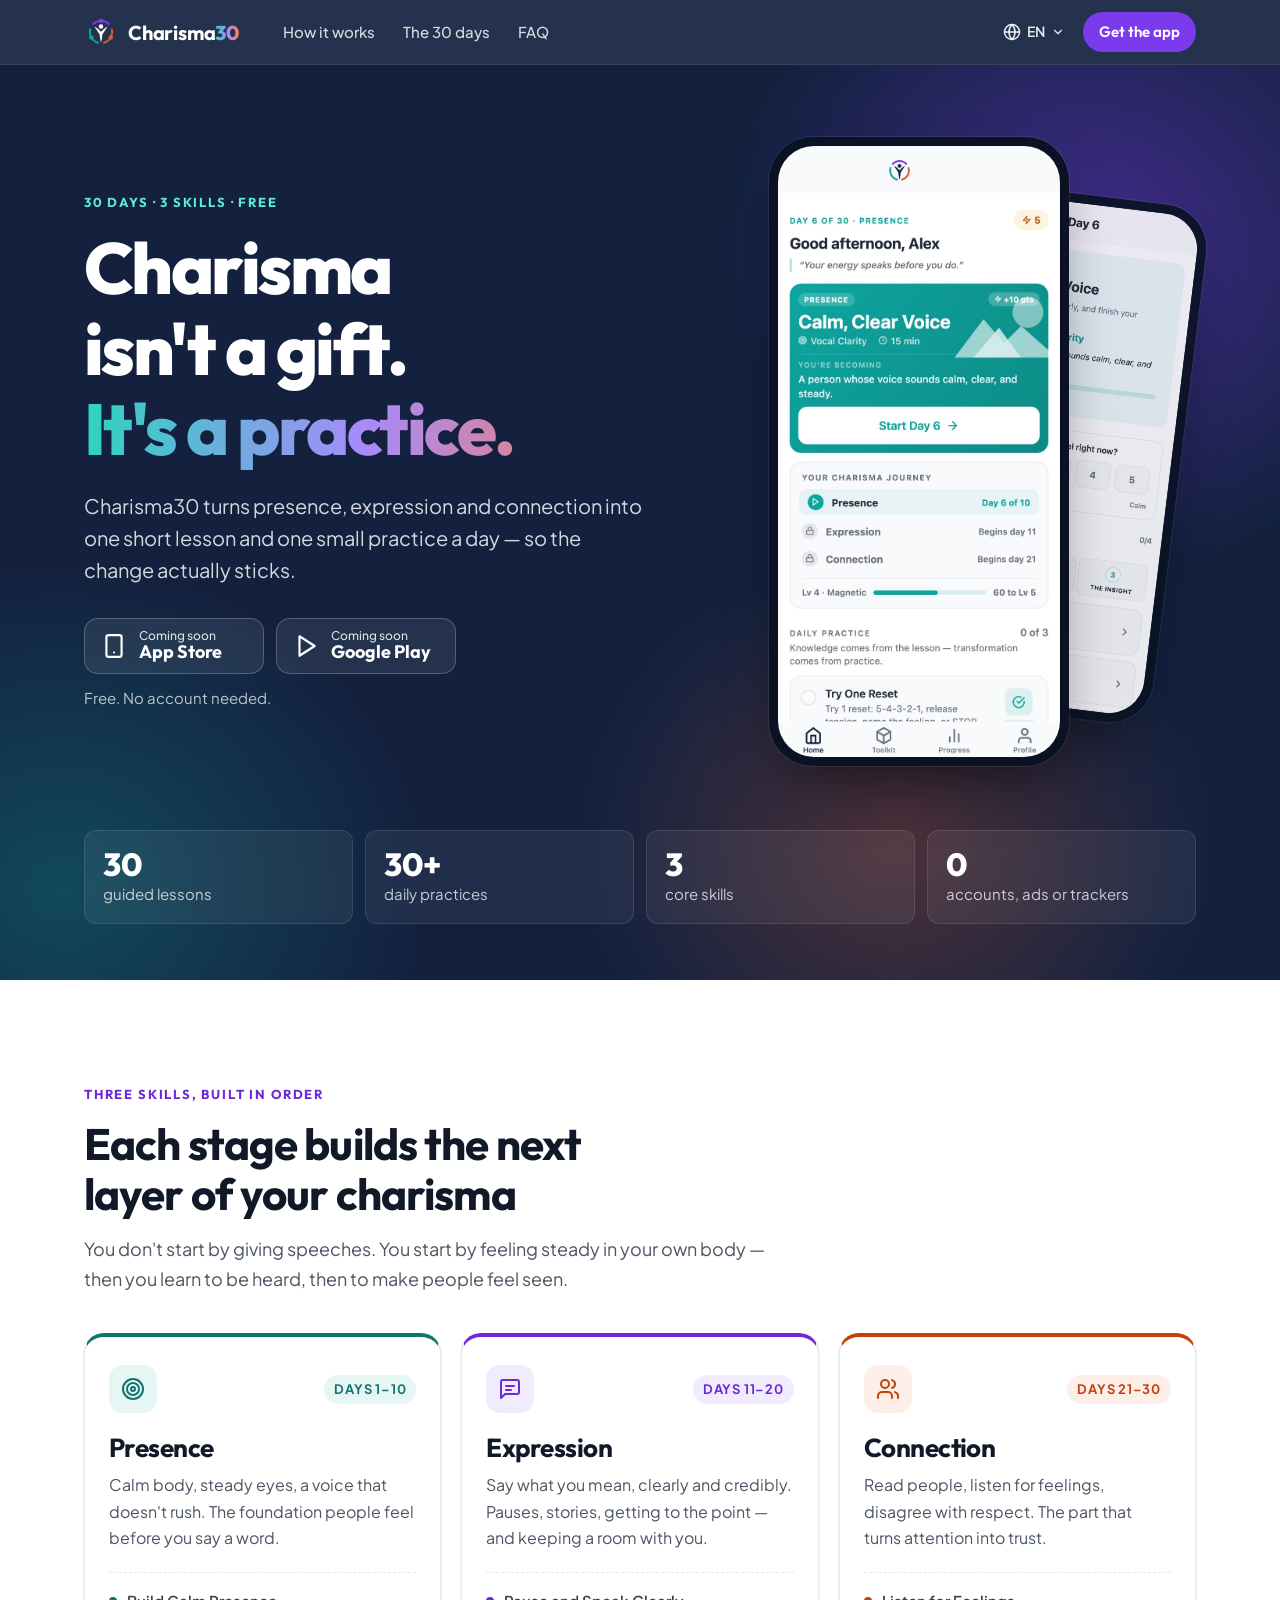
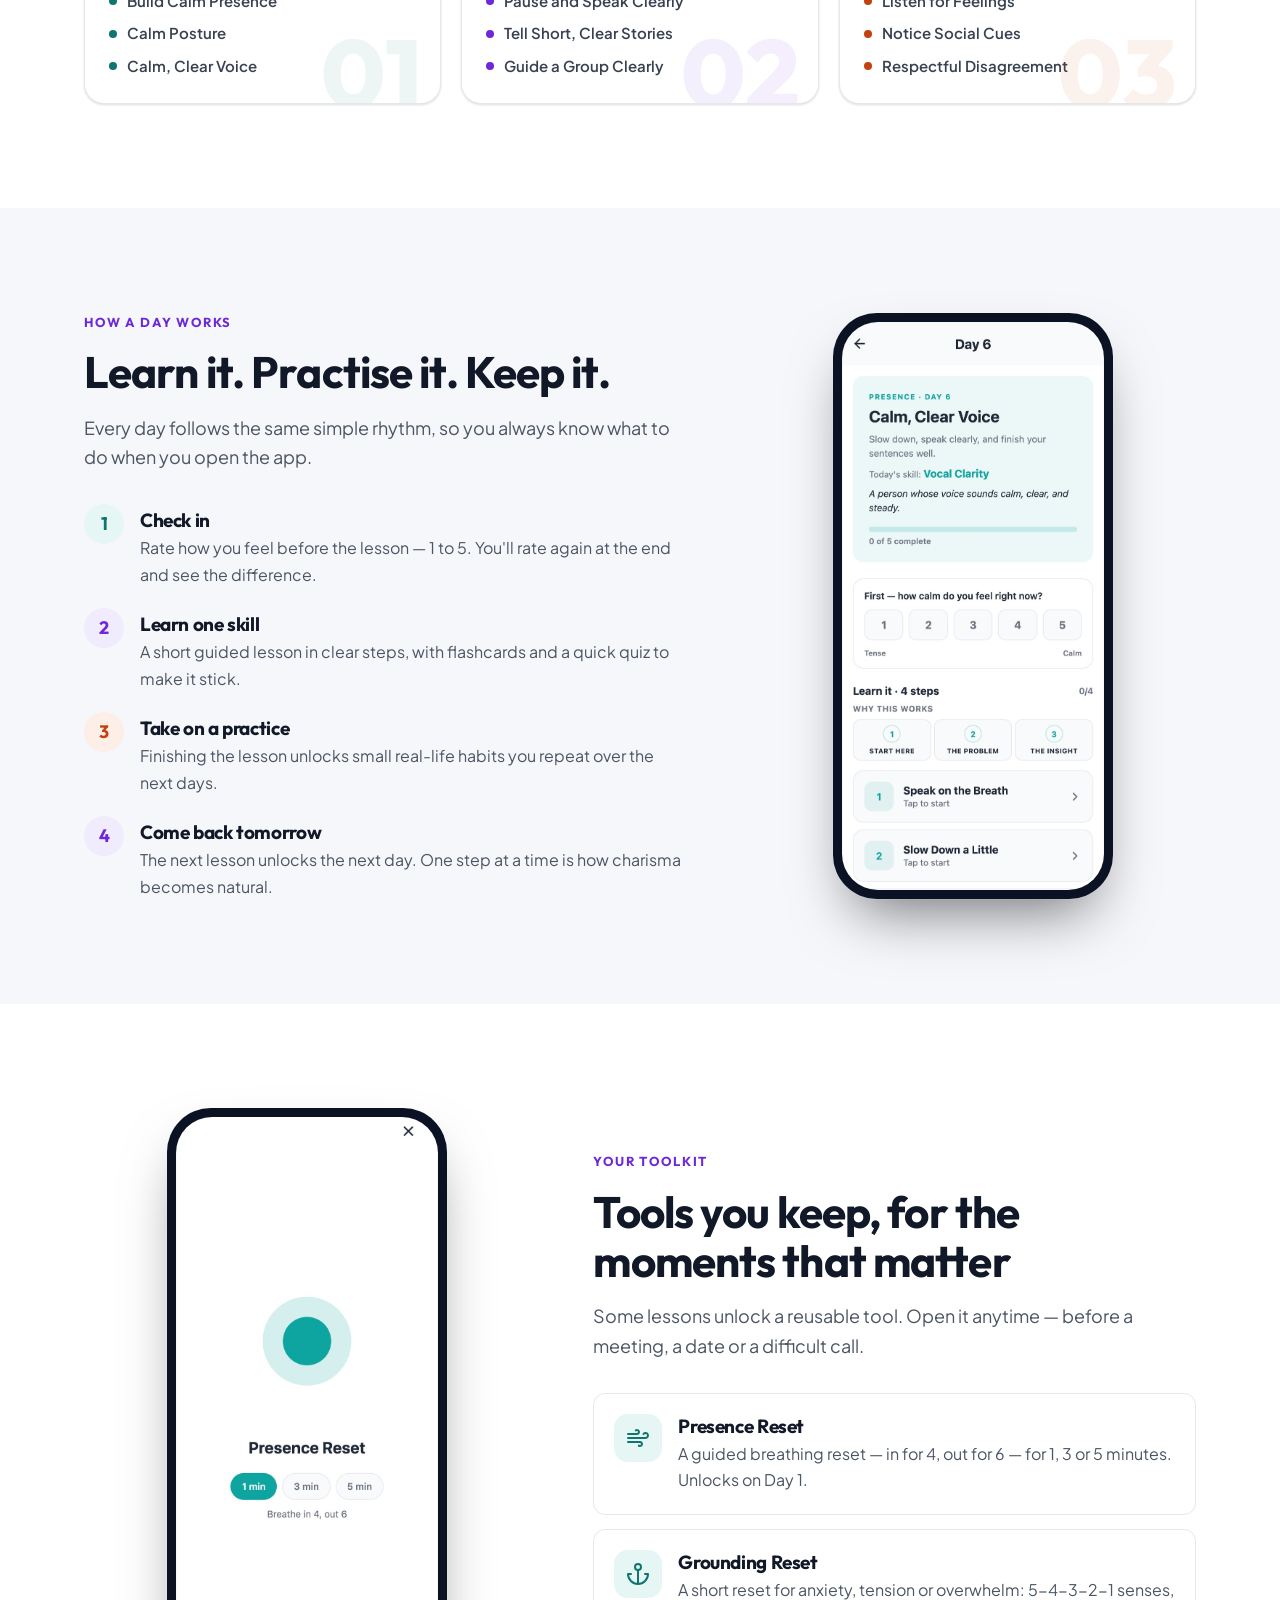
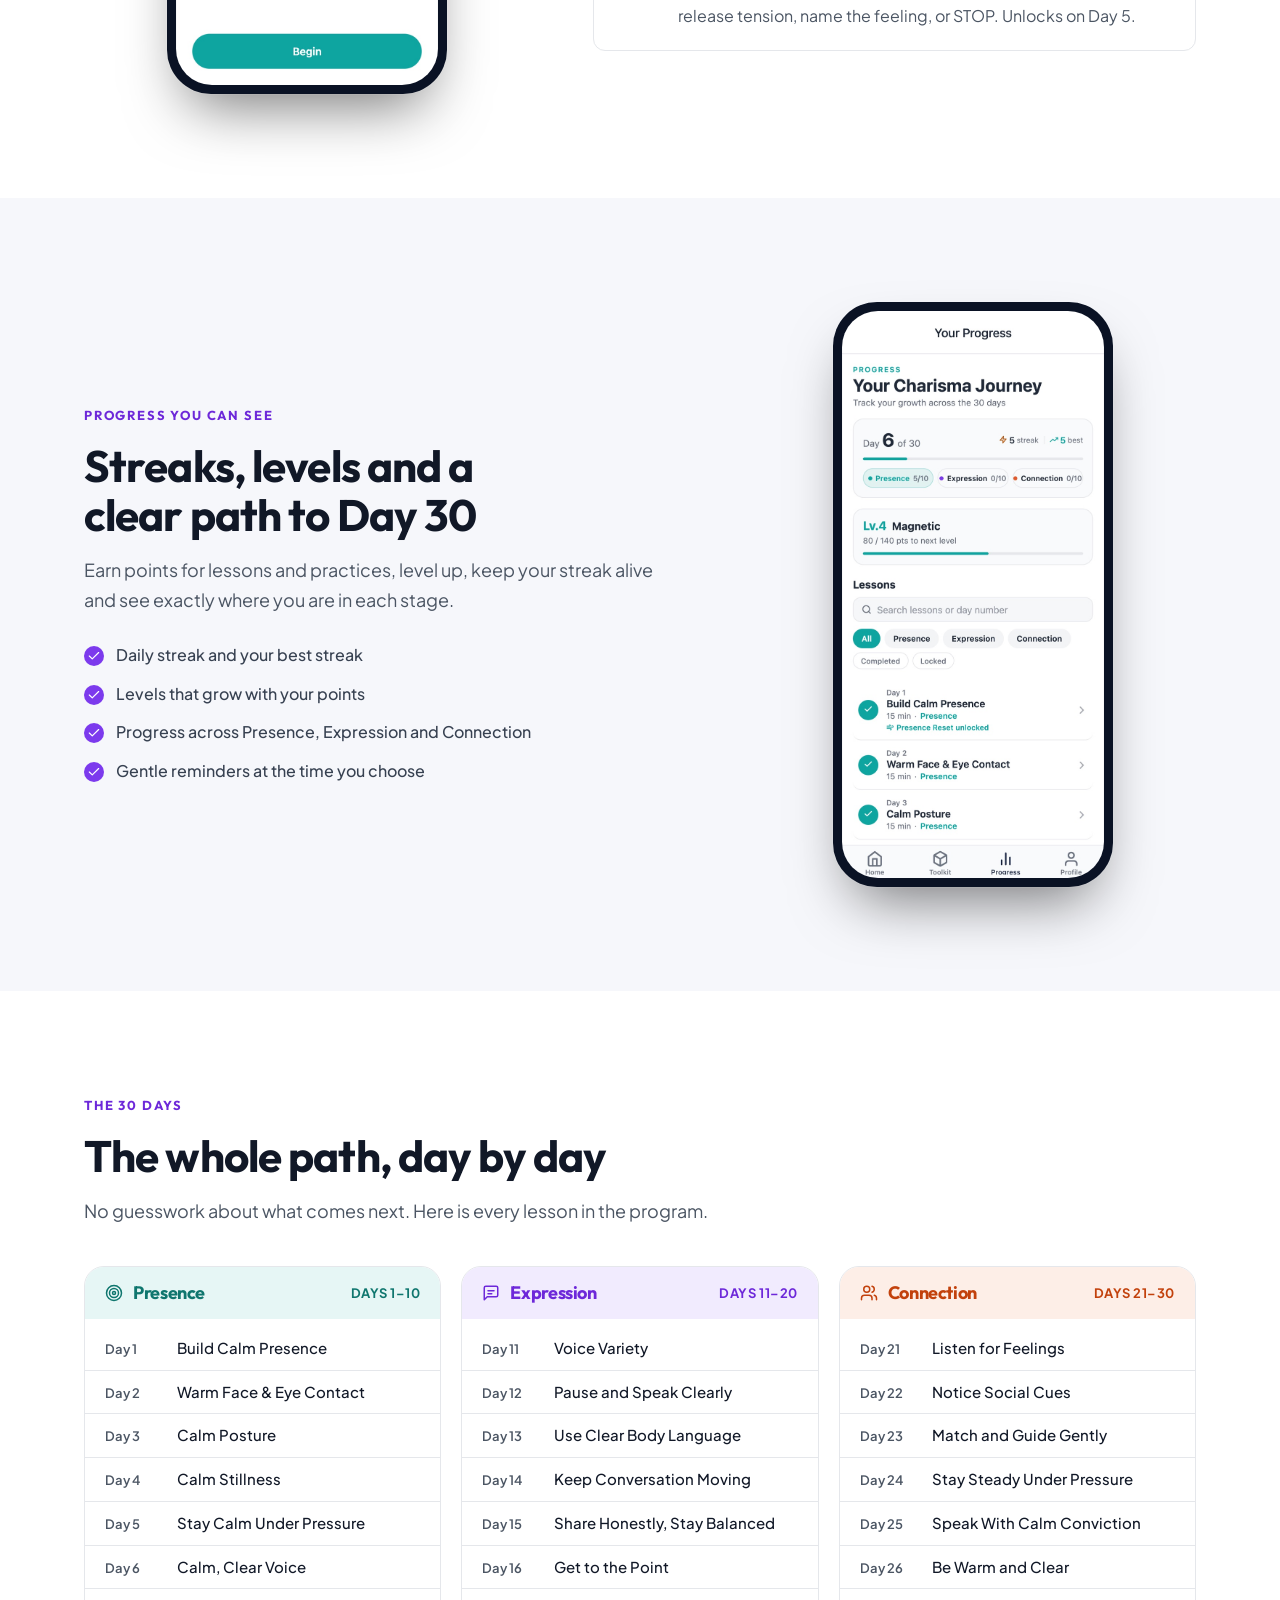
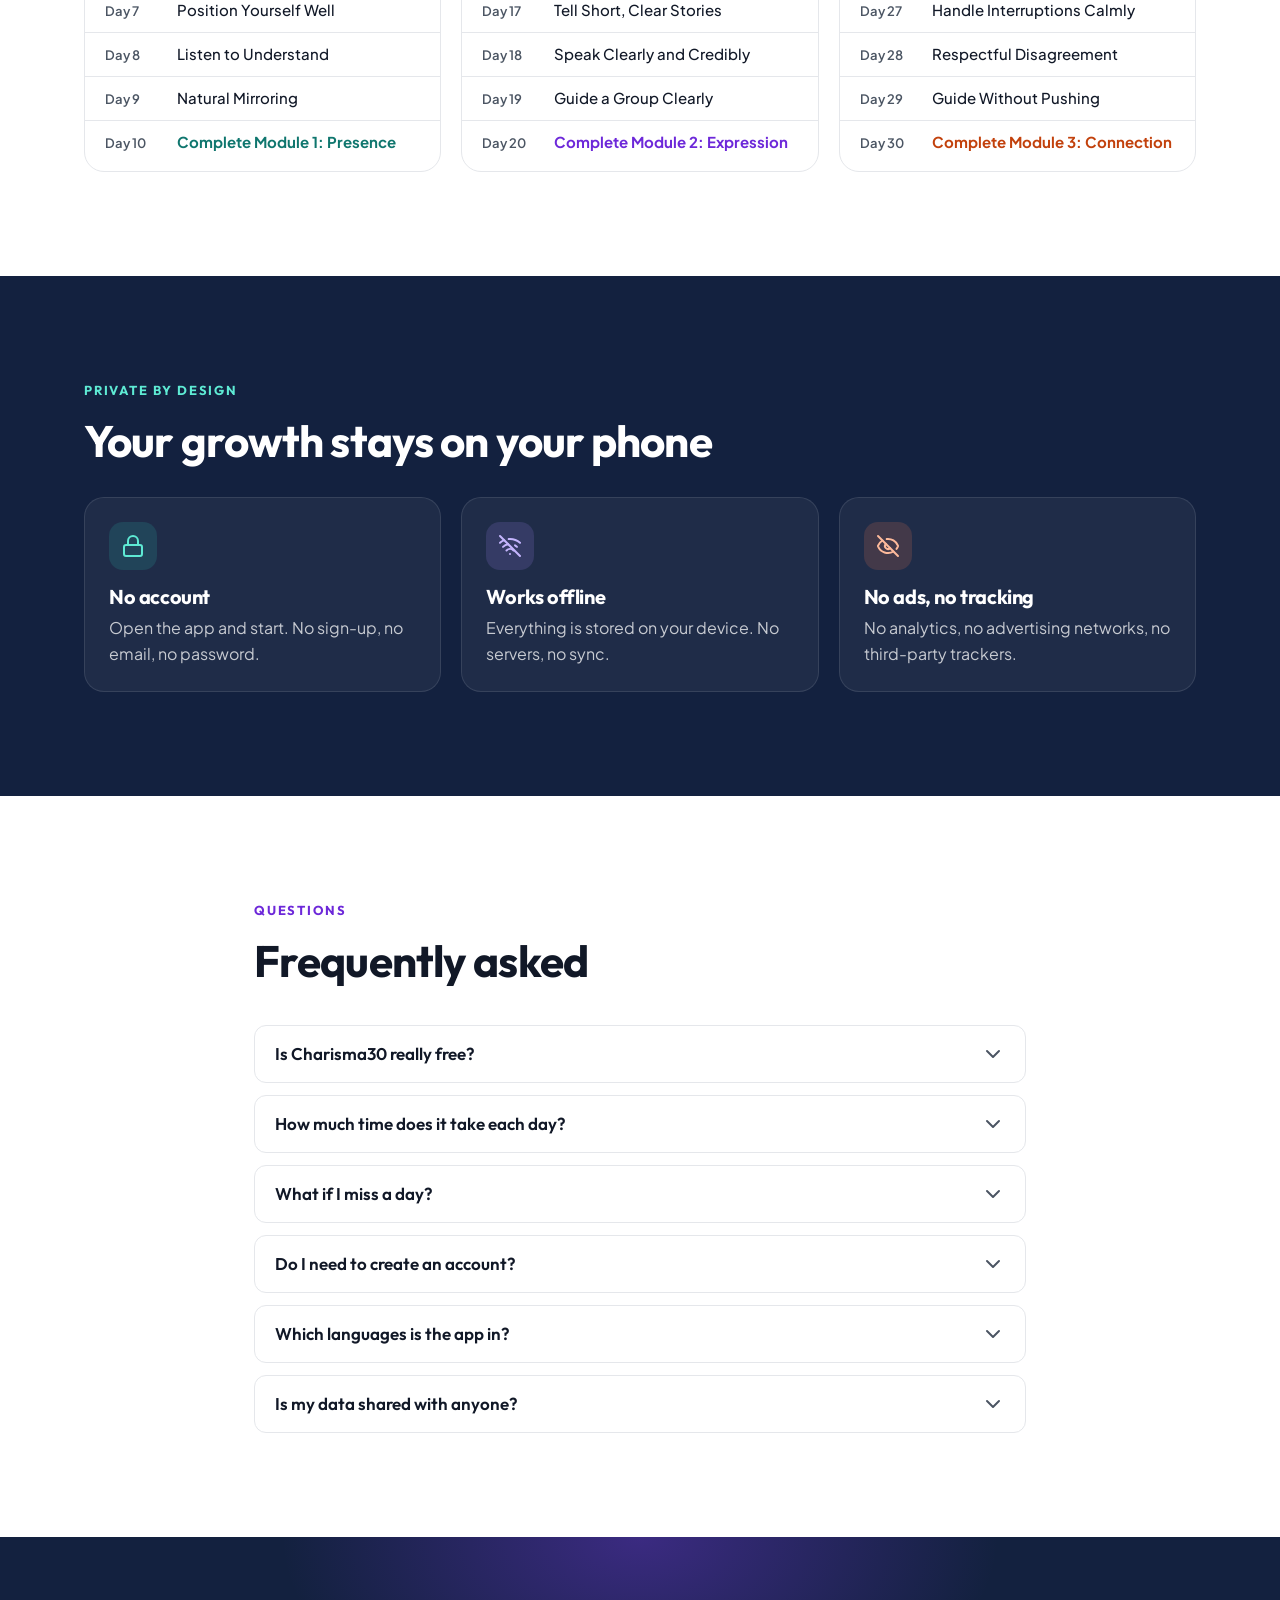
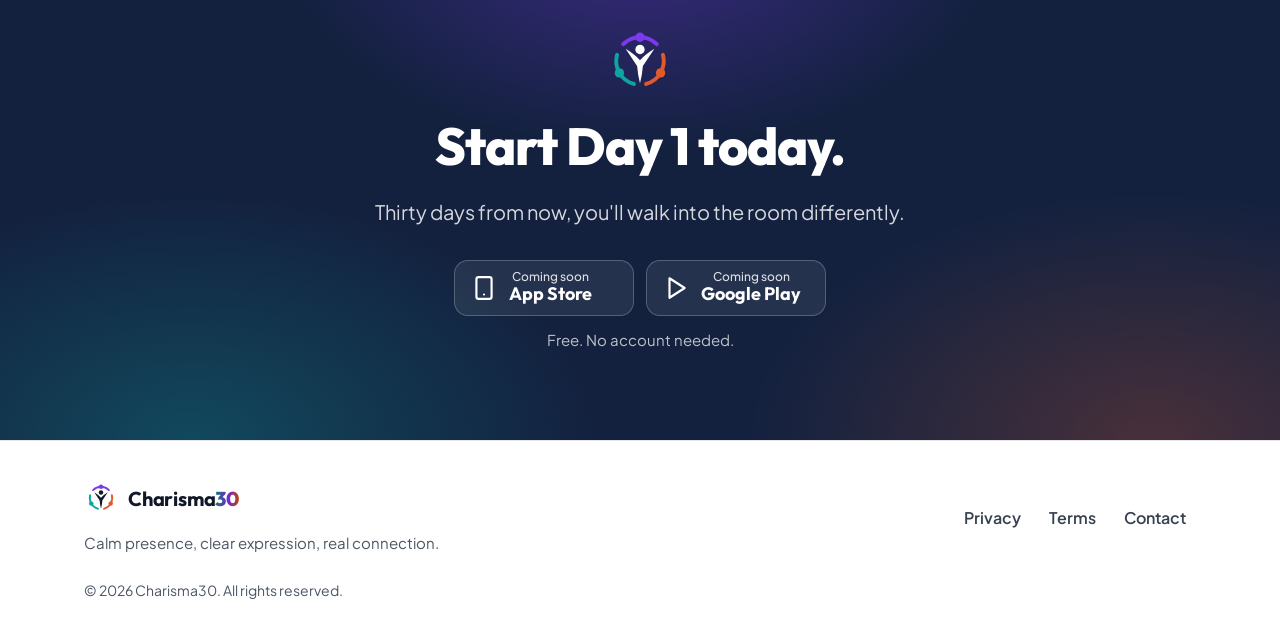
==== site/index.html @ d24d2f7a "Sito di Charisma30 in inglese, italiano e francese Home, privacy e termini generati da src/i18n con " ====
<!doctype html>
<html lang="en">
<head>
  <meta charset="utf-8">
  <meta name="viewport" content="width=device-width, initial-scale=1">
  <title>Charisma30 — Build real charisma in 30 days</title>
  <meta name="description" content="A free 30-day program for calm presence, clear expression and real connection. One short lesson and one small practice a day. No account, no ads, no tracking.">
  <meta name="color-scheme" content="light dark">
  <meta name="theme-color" content="#13213F">
  <link rel="canonical" href="https://gianni85g.github.io/charisma30/">
  <link rel="alternate" hreflang="en" href="https://gianni85g.github.io/charisma30/">
  <link rel="alternate" hreflang="it" href="https://gianni85g.github.io/charisma30/it/">
  <link rel="alternate" hreflang="fr" href="https://gianni85g.github.io/charisma30/fr/">
  <link rel="alternate" hreflang="x-default" href="https://gianni85g.github.io/charisma30/">
  <meta property="og:type" content="website">
  <meta property="og:title" content="Charisma30 — Build real charisma in 30 days">
  <meta property="og:description" content="A free 30-day program for calm presence, clear expression and real connection. One short lesson and one small practice a day. No account, no ads, no tracking.">
  <meta property="og:locale" content="en_US">
  <meta property="og:image" content="https://gianni85g.github.io/charisma30/assets/img/brand/play-store-feature-graphic-1024x500.png">
  <meta name="twitter:card" content="summary_large_image">
  <link rel="icon" type="image/png" sizes="32x32" href="assets/img/brand/archi-favicon-32.png">
  <link rel="apple-touch-icon" href="assets/img/brand/archi-192-navy.png">
  <link rel="preconnect" href="https://fonts.googleapis.com">
  <link rel="preconnect" href="https://fonts.gstatic.com" crossorigin>
  <link rel="stylesheet" href="https://fonts.googleapis.com/css2?family=Outfit:wght@500;600;700;800&family=Plus+Jakarta+Sans:wght@400;500;600;700&display=swap">
  <link rel="stylesheet" href="assets/styles.css">
  <script src="assets/main.js" defer></script>
</head>
<body>
  <a class="skip" href="#main">Skip to content</a>
  <header class="site-header">
    <div class="container header-inner">
      <a class="brand" href="" aria-label="Charisma30 home"><svg class="logo-mark" viewBox="0 0 100 100" aria-hidden="true" focusable="false">
  <g fill="none" stroke-width="5.5" stroke-linecap="round">
    <path d="M26.67 26.67 A33 33 0 0 1 73.33 26.67" stroke="#7C3AED"/>
    <path d="M81.87 41.46 A33 33 0 0 1 58.54 81.87" stroke="#E05A2B"/>
    <path d="M41.46 81.87 A33 33 0 0 1 18.13 41.46" stroke="#0EA5A0"/>
  </g>
  <circle cx="50" cy="17" r="6.5" fill="#7C3AED"/>
  <circle cx="78.58" cy="66.5" r="6.5" fill="#E05A2B"/>
  <circle cx="21.42" cy="66.5" r="6.5" fill="#0EA5A0"/>
  <circle cx="50" cy="34" r="6.5" fill="currentColor"/>
  <path d="M30 33 Q43 41 50 49 Q57 41 70 33 Q62 45 54 57 Q53 70 50 81 Q47 70 46 57 Q38 45 30 33 Z" fill="currentColor"/>
</svg><span>Charisma<b>30</b></span></a>
      <nav class="nav-links" aria-label="Main">
        <a href="#how">How it works</a>
        <a href="#journey">The 30 days</a>
        <a href="#faq">FAQ</a>
      </nav>
      <div class="header-actions">
      <details class="lang">
        <summary aria-label="Language"><svg class="icon" viewBox="0 0 24 24" fill="none" stroke="currentColor" stroke-width="2" stroke-linecap="round" stroke-linejoin="round" aria-hidden="true" focusable="false"><circle cx="12" cy="12" r="10"/><path d="M12 2a14.5 14.5 0 0 0 0 20 14.5 14.5 0 0 0 0-20"/><path d="M2 12h20"/></svg><span>EN</span><svg class="icon icon-sm" viewBox="0 0 24 24" fill="none" stroke="currentColor" stroke-width="2" stroke-linecap="round" stroke-linejoin="round" aria-hidden="true" focusable="false"><path d="m6 9 6 6 6-6"/></svg></summary>
        <ul class="lang-menu"><li><a href="" hreflang="en" lang="en" data-lang="en" aria-current="true">English</a></li><li><a href="it/" hreflang="it" lang="it" data-lang="it">Italiano</a></li><li><a href="fr/" hreflang="fr" lang="fr" data-lang="fr">Français</a></li></ul>
      </details>
      <a class="btn btn-primary btn-sm header-cta" href="#download">Get the app</a>
      </div>
    </div>
  </header>
  <main id="main">
    <section class="hero" aria-labelledby="hero-title">
      <div class="hero-glow" aria-hidden="true"></div>
      <div class="container hero-inner">
        <div class="hero-copy">
          <p class="eyebrow eyebrow-light">30 days · 3 skills · free</p>
          <h1 id="hero-title">Charisma isn't a gift. <span class="accent-text">It's a practice.</span></h1>
          <p class="lead">Charisma30 turns presence, expression and connection into one short lesson and one small practice a day — so the change actually sticks.</p>
          <div class="stores">
          <span class="store-btn is-soon" aria-disabled="true"><svg class="icon store-icon" viewBox="0 0 24 24" fill="none" stroke="currentColor" stroke-width="2" stroke-linecap="round" stroke-linejoin="round" aria-hidden="true" focusable="false"><rect width="14" height="20" x="5" y="2" rx="2" ry="2"/><path d="M12 18h.01"/></svg><span class="store-text"><small>Coming soon</small><strong>App Store</strong></span></span>
          <span class="store-btn is-soon" aria-disabled="true"><svg class="icon store-icon" viewBox="0 0 24 24" fill="none" stroke="currentColor" stroke-width="2" stroke-linecap="round" stroke-linejoin="round" aria-hidden="true" focusable="false"><polygon points="6 3 20 12 6 21 6 3"/></svg><span class="store-text"><small>Coming soon</small><strong>Google Play</strong></span></span>
        </div>
        <p class="store-note">Free. No account needed.</p>
        </div>
        <div class="hero-visual">
          <figure class="phone phone-back">
      <picture><img src="assets/img/screens/lesson.jpg" width="720" height="1560" alt="Charisma30 lesson screen for Day 6" fetchpriority="high" decoding="async"></picture>
    </figure>
          <figure class="phone phone-front">
      <picture><source srcset="assets/img/screens/home-dark.jpg" media="(prefers-color-scheme: dark)"><img src="assets/img/screens/home.jpg" width="720" height="1560" alt="Charisma30 Home screen: Day 6 of 30, the lesson Calm, Clear Voice, and today's practices" fetchpriority="high" decoding="async"></picture>
    </figure>
        </div>
      </div>
      <div class="container">
        <ul class="proof"><li><strong>30</strong><span>guided lessons</span></li><li><strong>30+</strong><span>daily practices</span></li><li><strong>3</strong><span>core skills</span></li><li><strong>0</strong><span>accounts, ads or trackers</span></li></ul>
      </div>
    </section>

    <section class="section" id="skills" aria-labelledby="skills-title">
      <div class="container">
        <header class="section-head">
          <p class="eyebrow">Three skills, built in order</p>
          <h2 id="skills-title">Each stage builds the next layer of your charisma</h2>
          <p class="section-lead">You don't start by giving speeches. You start by feeling steady in your own body — then you learn to be heard, then to make people feel seen.</p>
        </header>
        <div class="pillars">
        <article class="pillar pillar-presence">
          <div class="pillar-top">
            <span class="pillar-icon"><svg class="icon" viewBox="0 0 24 24" fill="none" stroke="currentColor" stroke-width="2" stroke-linecap="round" stroke-linejoin="round" aria-hidden="true" focusable="false"><circle cx="12" cy="12" r="10"/><circle cx="12" cy="12" r="6"/><circle cx="12" cy="12" r="2"/></svg></span>
            <span class="pillar-days">Days 1–10</span>
          </div>
          <h3>Presence</h3>
          <p>Calm body, steady eyes, a voice that doesn't rush. The foundation people feel before you say a word.</p>
          <ul class="pillar-examples"><li>Build Calm Presence</li><li>Calm Posture</li><li>Calm, Clear Voice</li></ul>
          <span class="pillar-index" aria-hidden="true">01</span>
        </article>
        <article class="pillar pillar-expression">
          <div class="pillar-top">
            <span class="pillar-icon"><svg class="icon" viewBox="0 0 24 24" fill="none" stroke="currentColor" stroke-width="2" stroke-linecap="round" stroke-linejoin="round" aria-hidden="true" focusable="false"><path d="M21 15a2 2 0 0 1-2 2H7l-4 4V5a2 2 0 0 1 2-2h14a2 2 0 0 1 2 2z"/><path d="M8 9h8"/><path d="M8 13h5"/></svg></span>
            <span class="pillar-days">Days 11–20</span>
          </div>
          <h3>Expression</h3>
          <p>Say what you mean, clearly and credibly. Pauses, stories, getting to the point — and keeping a room with you.</p>
          <ul class="pillar-examples"><li>Pause and Speak Clearly</li><li>Tell Short, Clear Stories</li><li>Guide a Group Clearly</li></ul>
          <span class="pillar-index" aria-hidden="true">02</span>
        </article>
        <article class="pillar pillar-connection">
          <div class="pillar-top">
            <span class="pillar-icon"><svg class="icon" viewBox="0 0 24 24" fill="none" stroke="currentColor" stroke-width="2" stroke-linecap="round" stroke-linejoin="round" aria-hidden="true" focusable="false"><path d="M16 21v-2a4 4 0 0 0-4-4H6a4 4 0 0 0-4 4v2"/><circle cx="9" cy="7" r="4"/><path d="M22 21v-2a4 4 0 0 0-3-3.87"/><path d="M16 3.13a4 4 0 0 1 0 7.75"/></svg></span>
            <span class="pillar-days">Days 21–30</span>
          </div>
          <h3>Connection</h3>
          <p>Read people, listen for feelings, disagree with respect. The part that turns attention into trust.</p>
          <ul class="pillar-examples"><li>Listen for Feelings</li><li>Notice Social Cues</li><li>Respectful Disagreement</li></ul>
          <span class="pillar-index" aria-hidden="true">03</span>
        </article>
        </div>
      </div>
    </section>

    <section class="section section-alt" id="how" aria-labelledby="how-title">
      <div class="container split">
        <div class="split-copy">
          <p class="eyebrow">How a day works</p>
          <h2 id="how-title">Learn it. Practise it. Keep it.</h2>
          <p class="section-lead">Every day follows the same simple rhythm, so you always know what to do when you open the app.</p>
          <ol class="steps">
          <li class="step">
            <span class="step-n" aria-hidden="true">1</span>
            <div><h3>Check in</h3><p>Rate how you feel before the lesson — 1 to 5. You'll rate again at the end and see the difference.</p></div>
          </li>
          <li class="step">
            <span class="step-n" aria-hidden="true">2</span>
            <div><h3>Learn one skill</h3><p>A short guided lesson in clear steps, with flashcards and a quick quiz to make it stick.</p></div>
          </li>
          <li class="step">
            <span class="step-n" aria-hidden="true">3</span>
            <div><h3>Take on a practice</h3><p>Finishing the lesson unlocks small real-life habits you repeat over the next days.</p></div>
          </li>
          <li class="step">
            <span class="step-n" aria-hidden="true">4</span>
            <div><h3>Come back tomorrow</h3><p>The next lesson unlocks the next day. One step at a time is how charisma becomes natural.</p></div>
          </li>
          </ol>
        </div>
        <div class="split-visual">
          <figure class="phone ">
      <picture><img src="assets/img/screens/lesson.jpg" width="720" height="1560" alt="Lesson screen: a before-rating from Tense to Calm and the four steps of the lesson" loading="lazy" decoding="async"></picture>
    </figure>
        </div>
      </div>
    </section>

    <section class="section" id="toolkit" aria-labelledby="toolkit-title">
      <div class="container split split-reverse">
        <div class="split-copy">
          <p class="eyebrow">Your toolkit</p>
          <h2 id="toolkit-title">Tools you keep, for the moments that matter</h2>
          <p class="section-lead">Some lessons unlock a reusable tool. Open it anytime — before a meeting, a date or a difficult call.</p>
          <ul class="tools">
          <li class="tool">
            <span class="tool-icon"><svg class="icon" viewBox="0 0 24 24" fill="none" stroke="currentColor" stroke-width="2" stroke-linecap="round" stroke-linejoin="round" aria-hidden="true" focusable="false"><path d="M12.8 19.6A2 2 0 1 0 14 16H2"/><path d="M17.5 8a2.5 2.5 0 1 1 2 4H2"/><path d="M9.8 4.4A2 2 0 1 1 11 8H2"/></svg></span>
            <div><h3>Presence Reset</h3><p>A guided breathing reset — in for 4, out for 6 — for 1, 3 or 5 minutes. Unlocks on Day 1.</p></div>
          </li>
          <li class="tool">
            <span class="tool-icon"><svg class="icon" viewBox="0 0 24 24" fill="none" stroke="currentColor" stroke-width="2" stroke-linecap="round" stroke-linejoin="round" aria-hidden="true" focusable="false"><path d="M12 22V8"/><path d="M5 12H2a10 10 0 0 0 20 0h-3"/><circle cx="12" cy="5" r="3"/></svg></span>
            <div><h3>Grounding Reset</h3><p>A short reset for anxiety, tension or overwhelm: 5-4-3-2-1 senses, release tension, name the feeling, or STOP. Unlocks on Day 5.</p></div>
          </li>
          </ul>
        </div>
        <div class="split-visual">
          <figure class="phone ">
      <picture><img src="assets/img/screens/tool.jpg" width="720" height="1560" alt="Presence Reset tool: a breathing circle with 1, 3 and 5 minute options" loading="lazy" decoding="async"></picture>
    </figure>
        </div>
      </div>
    </section>

    <section class="section section-alt" id="progress" aria-labelledby="progress-title">
      <div class="container split">
        <div class="split-copy">
          <p class="eyebrow">Progress you can see</p>
          <h2 id="progress-title">Streaks, levels and a clear path to Day 30</h2>
          <p class="section-lead">Earn points for lessons and practices, level up, keep your streak alive and see exactly where you are in each stage.</p>
          <ul class="checks"><li><svg class="icon icon-sm" viewBox="0 0 24 24" fill="none" stroke="currentColor" stroke-width="2" stroke-linecap="round" stroke-linejoin="round" aria-hidden="true" focusable="false"><path d="M20 6 9 17l-5-5"/></svg><span>Daily streak and your best streak</span></li><li><svg class="icon icon-sm" viewBox="0 0 24 24" fill="none" stroke="currentColor" stroke-width="2" stroke-linecap="round" stroke-linejoin="round" aria-hidden="true" focusable="false"><path d="M20 6 9 17l-5-5"/></svg><span>Levels that grow with your points</span></li><li><svg class="icon icon-sm" viewBox="0 0 24 24" fill="none" stroke="currentColor" stroke-width="2" stroke-linecap="round" stroke-linejoin="round" aria-hidden="true" focusable="false"><path d="M20 6 9 17l-5-5"/></svg><span>Progress across Presence, Expression and Connection</span></li><li><svg class="icon icon-sm" viewBox="0 0 24 24" fill="none" stroke="currentColor" stroke-width="2" stroke-linecap="round" stroke-linejoin="round" aria-hidden="true" focusable="false"><path d="M20 6 9 17l-5-5"/></svg><span>Gentle reminders at the time you choose</span></li></ul>
        </div>
        <div class="split-visual">
          <figure class="phone ">
      <picture><source srcset="assets/img/screens/progress-dark.jpg" media="(prefers-color-scheme: dark)"><img src="assets/img/screens/progress.jpg" width="720" height="1560" alt="Progress screen: Day 6 of 30, a 5-day streak, level 4 Magnetic and the list of lessons" loading="lazy" decoding="async"></picture>
    </figure>
        </div>
      </div>
    </section>

    <section class="section" id="journey" aria-labelledby="journey-title">
      <div class="container">
        <header class="section-head">
          <p class="eyebrow">The 30 days</p>
          <h2 id="journey-title">The whole path, day by day</h2>
          <p class="section-lead">No guesswork about what comes next. Here is every lesson in the program.</p>
        </header>
        <div class="journey">
          <div class="journey-col col-presence">
            <h3 class="journey-head"><svg class="icon icon-sm" viewBox="0 0 24 24" fill="none" stroke="currentColor" stroke-width="2" stroke-linecap="round" stroke-linejoin="round" aria-hidden="true" focusable="false"><circle cx="12" cy="12" r="10"/><circle cx="12" cy="12" r="6"/><circle cx="12" cy="12" r="2"/></svg>Presence <span>Days 1–10</span></h3>
            <ol class="days"><li class="day"><span class="day-n">Day 1</span><span class="day-t">Build Calm Presence</span></li><li class="day"><span class="day-n">Day 2</span><span class="day-t">Warm Face &amp; Eye Contact</span></li><li class="day"><span class="day-n">Day 3</span><span class="day-t">Calm Posture</span></li><li class="day"><span class="day-n">Day 4</span><span class="day-t">Calm Stillness</span></li><li class="day"><span class="day-n">Day 5</span><span class="day-t">Stay Calm Under Pressure</span></li><li class="day"><span class="day-n">Day 6</span><span class="day-t">Calm, Clear Voice</span></li><li class="day"><span class="day-n">Day 7</span><span class="day-t">Position Yourself Well</span></li><li class="day"><span class="day-n">Day 8</span><span class="day-t">Listen to Understand</span></li><li class="day"><span class="day-n">Day 9</span><span class="day-t">Natural Mirroring</span></li><li class="day is-milestone"><span class="day-n">Day 10</span><span class="day-t">Complete Module 1: Presence</span></li></ol>
          </div>
          <div class="journey-col col-expression">
            <h3 class="journey-head"><svg class="icon icon-sm" viewBox="0 0 24 24" fill="none" stroke="currentColor" stroke-width="2" stroke-linecap="round" stroke-linejoin="round" aria-hidden="true" focusable="false"><path d="M21 15a2 2 0 0 1-2 2H7l-4 4V5a2 2 0 0 1 2-2h14a2 2 0 0 1 2 2z"/><path d="M8 9h8"/><path d="M8 13h5"/></svg>Expression <span>Days 11–20</span></h3>
            <ol class="days"><li class="day"><span class="day-n">Day 11</span><span class="day-t">Voice Variety</span></li><li class="day"><span class="day-n">Day 12</span><span class="day-t">Pause and Speak Clearly</span></li><li class="day"><span class="day-n">Day 13</span><span class="day-t">Use Clear Body Language</span></li><li class="day"><span class="day-n">Day 14</span><span class="day-t">Keep Conversation Moving</span></li><li class="day"><span class="day-n">Day 15</span><span class="day-t">Share Honestly, Stay Balanced</span></li><li class="day"><span class="day-n">Day 16</span><span class="day-t">Get to the Point</span></li><li class="day"><span class="day-n">Day 17</span><span class="day-t">Tell Short, Clear Stories</span></li><li class="day"><span class="day-n">Day 18</span><span class="day-t">Speak Clearly and Credibly</span></li><li class="day"><span class="day-n">Day 19</span><span class="day-t">Guide a Group Clearly</span></li><li class="day is-milestone"><span class="day-n">Day 20</span><span class="day-t">Complete Module 2: Expression</span></li></ol>
          </div>
          <div class="journey-col col-connection">
            <h3 class="journey-head"><svg class="icon icon-sm" viewBox="0 0 24 24" fill="none" stroke="currentColor" stroke-width="2" stroke-linecap="round" stroke-linejoin="round" aria-hidden="true" focusable="false"><path d="M16 21v-2a4 4 0 0 0-4-4H6a4 4 0 0 0-4 4v2"/><circle cx="9" cy="7" r="4"/><path d="M22 21v-2a4 4 0 0 0-3-3.87"/><path d="M16 3.13a4 4 0 0 1 0 7.75"/></svg>Connection <span>Days 21–30</span></h3>
            <ol class="days"><li class="day"><span class="day-n">Day 21</span><span class="day-t">Listen for Feelings</span></li><li class="day"><span class="day-n">Day 22</span><span class="day-t">Notice Social Cues</span></li><li class="day"><span class="day-n">Day 23</span><span class="day-t">Match and Guide Gently</span></li><li class="day"><span class="day-n">Day 24</span><span class="day-t">Stay Steady Under Pressure</span></li><li class="day"><span class="day-n">Day 25</span><span class="day-t">Speak With Calm Conviction</span></li><li class="day"><span class="day-n">Day 26</span><span class="day-t">Be Warm and Clear</span></li><li class="day"><span class="day-n">Day 27</span><span class="day-t">Handle Interruptions Calmly</span></li><li class="day"><span class="day-n">Day 28</span><span class="day-t">Respectful Disagreement</span></li><li class="day"><span class="day-n">Day 29</span><span class="day-t">Guide Without Pushing</span></li><li class="day is-milestone"><span class="day-n">Day 30</span><span class="day-t">Complete Module 3: Connection</span></li></ol>
          </div>
        </div>
        
      </div>
    </section>

    <section class="section section-navy" id="privacy" aria-labelledby="privacy-title">
      <div class="container">
        <header class="section-head">
          <p class="eyebrow eyebrow-light">Private by design</p>
          <h2 id="privacy-title">Your growth stays on your phone</h2>
        </header>
        <ul class="privs">
          <li class="priv">
            <span class="priv-icon"><svg class="icon" viewBox="0 0 24 24" fill="none" stroke="currentColor" stroke-width="2" stroke-linecap="round" stroke-linejoin="round" aria-hidden="true" focusable="false"><rect width="18" height="11" x="3" y="11" rx="2" ry="2"/><path d="M7 11V7a5 5 0 0 1 10 0v4"/></svg></span>
            <h3>No account</h3>
            <p>Open the app and start. No sign-up, no email, no password.</p>
          </li>
          <li class="priv">
            <span class="priv-icon"><svg class="icon" viewBox="0 0 24 24" fill="none" stroke="currentColor" stroke-width="2" stroke-linecap="round" stroke-linejoin="round" aria-hidden="true" focusable="false"><path d="M12 20h.01"/><path d="M8.5 16.429a5 5 0 0 1 7 0"/><path d="M5 12.859a10 10 0 0 1 5.17-2.69"/><path d="M19 12.859a10 10 0 0 0-2.007-1.523"/><path d="M2 8.82a15 15 0 0 1 4.177-2.643"/><path d="M22 8.82a15 15 0 0 0-11.288-3.764"/><path d="m2 2 20 20"/></svg></span>
            <h3>Works offline</h3>
            <p>Everything is stored on your device. No servers, no sync.</p>
          </li>
          <li class="priv">
            <span class="priv-icon"><svg class="icon" viewBox="0 0 24 24" fill="none" stroke="currentColor" stroke-width="2" stroke-linecap="round" stroke-linejoin="round" aria-hidden="true" focusable="false"><path d="M10.733 5.076a10.744 10.744 0 0 1 11.205 6.575 1 1 0 0 1 0 .696 10.747 10.747 0 0 1-1.444 2.49"/><path d="M14.084 14.158a3 3 0 0 1-4.242-4.242"/><path d="M17.479 17.499a10.75 10.75 0 0 1-15.417-5.151 1 1 0 0 1 0-.696 10.75 10.75 0 0 1 4.446-5.143"/><path d="m2 2 20 20"/></svg></span>
            <h3>No ads, no tracking</h3>
            <p>No analytics, no advertising networks, no third-party trackers.</p>
          </li>
        </ul>
      </div>
    </section>

    <section class="section" id="faq" aria-labelledby="faq-title">
      <div class="container container-narrow">
        <header class="section-head">
          <p class="eyebrow">Questions</p>
          <h2 id="faq-title">Frequently asked</h2>
        </header>
        <div class="faq">
          <details class="faq-item">
            <summary><span>Is Charisma30 really free?</span><svg class="icon faq-chev" viewBox="0 0 24 24" fill="none" stroke="currentColor" stroke-width="2" stroke-linecap="round" stroke-linejoin="round" aria-hidden="true" focusable="false"><path d="m6 9 6 6 6-6"/></svg></summary>
            <p>Yes. The app is free to download and use, with no ads.</p>
          </details>
          <details class="faq-item">
            <summary><span>How much time does it take each day?</span><svg class="icon faq-chev" viewBox="0 0 24 24" fill="none" stroke="currentColor" stroke-width="2" stroke-linecap="round" stroke-linejoin="round" aria-hidden="true" focusable="false"><path d="m6 9 6 6 6-6"/></svg></summary>
            <p>One short lesson plus small practices you fit into your normal day. Most people spend a few minutes on the practices and around a quarter of an hour on the lesson.</p>
          </details>
          <details class="faq-item">
            <summary><span>What if I miss a day?</span><svg class="icon faq-chev" viewBox="0 0 24 24" fill="none" stroke="currentColor" stroke-width="2" stroke-linecap="round" stroke-linejoin="round" aria-hidden="true" focusable="false"><path d="m6 9 6 6 6-6"/></svg></summary>
            <p>Nothing is lost. Your next lesson waits for you — you simply continue where you left off. Your streak restarts, your progress doesn't.</p>
          </details>
          <details class="faq-item">
            <summary><span>Do I need to create an account?</span><svg class="icon faq-chev" viewBox="0 0 24 24" fill="none" stroke="currentColor" stroke-width="2" stroke-linecap="round" stroke-linejoin="round" aria-hidden="true" focusable="false"><path d="m6 9 6 6 6-6"/></svg></summary>
            <p>No. There is no sign-up. Your name, progress and habits are stored only on your phone.</p>
          </details>
          <details class="faq-item">
            <summary><span>Which languages is the app in?</span><svg class="icon faq-chev" viewBox="0 0 24 24" fill="none" stroke="currentColor" stroke-width="2" stroke-linecap="round" stroke-linejoin="round" aria-hidden="true" focusable="false"><path d="m6 9 6 6 6-6"/></svg></summary>
            <p>The app is currently in English.</p>
          </details>
          <details class="faq-item">
            <summary><span>Is my data shared with anyone?</span><svg class="icon faq-chev" viewBox="0 0 24 24" fill="none" stroke="currentColor" stroke-width="2" stroke-linecap="round" stroke-linejoin="round" aria-hidden="true" focusable="false"><path d="m6 9 6 6 6-6"/></svg></summary>
            <p>No. Charisma30 does not upload your data, and uses no analytics or advertising services. You can erase everything at any time from Profile → Reset Progress.</p>
          </details>
        </div>
      </div>
    </section>

    <section class="final" id="download" aria-labelledby="final-title">
      <div class="container final-inner">
        <svg class="logo-mark" viewBox="0 0 100 100" aria-hidden="true" focusable="false">
  <g fill="none" stroke-width="5.5" stroke-linecap="round">
    <path d="M26.67 26.67 A33 33 0 0 1 73.33 26.67" stroke="#7C3AED"/>
    <path d="M81.87 41.46 A33 33 0 0 1 58.54 81.87" stroke="#E05A2B"/>
    <path d="M41.46 81.87 A33 33 0 0 1 18.13 41.46" stroke="#0EA5A0"/>
  </g>
  <circle cx="50" cy="17" r="6.5" fill="#7C3AED"/>
  <circle cx="78.58" cy="66.5" r="6.5" fill="#E05A2B"/>
  <circle cx="21.42" cy="66.5" r="6.5" fill="#0EA5A0"/>
  <circle cx="50" cy="34" r="6.5" fill="#ffffff"/>
  <path d="M30 33 Q43 41 50 49 Q57 41 70 33 Q62 45 54 57 Q53 70 50 81 Q47 70 46 57 Q38 45 30 33 Z" fill="#ffffff"/>
</svg>
        <h2 id="final-title">Start Day 1 today.</h2>
        <p class="lead">Thirty days from now, you'll walk into the room differently.</p>
        <div class="stores">
          <span class="store-btn is-soon" aria-disabled="true"><svg class="icon store-icon" viewBox="0 0 24 24" fill="none" stroke="currentColor" stroke-width="2" stroke-linecap="round" stroke-linejoin="round" aria-hidden="true" focusable="false"><rect width="14" height="20" x="5" y="2" rx="2" ry="2"/><path d="M12 18h.01"/></svg><span class="store-text"><small>Coming soon</small><strong>App Store</strong></span></span>
          <span class="store-btn is-soon" aria-disabled="true"><svg class="icon store-icon" viewBox="0 0 24 24" fill="none" stroke="currentColor" stroke-width="2" stroke-linecap="round" stroke-linejoin="round" aria-hidden="true" focusable="false"><polygon points="6 3 20 12 6 21 6 3"/></svg><span class="store-text"><small>Coming soon</small><strong>Google Play</strong></span></span>
        </div>
        <p class="store-note">Free. No account needed.</p>
      </div>
    </section>
  </main>
  <footer class="site-footer">
    <div class="container footer-inner">
      <div class="footer-brand">
        <a class="brand" href=""><svg class="logo-mark" viewBox="0 0 100 100" aria-hidden="true" focusable="false">
  <g fill="none" stroke-width="5.5" stroke-linecap="round">
    <path d="M26.67 26.67 A33 33 0 0 1 73.33 26.67" stroke="#7C3AED"/>
    <path d="M81.87 41.46 A33 33 0 0 1 58.54 81.87" stroke="#E05A2B"/>
    <path d="M41.46 81.87 A33 33 0 0 1 18.13 41.46" stroke="#0EA5A0"/>
  </g>
  <circle cx="50" cy="17" r="6.5" fill="#7C3AED"/>
  <circle cx="78.58" cy="66.5" r="6.5" fill="#E05A2B"/>
  <circle cx="21.42" cy="66.5" r="6.5" fill="#0EA5A0"/>
  <circle cx="50" cy="34" r="6.5" fill="currentColor"/>
  <path d="M30 33 Q43 41 50 49 Q57 41 70 33 Q62 45 54 57 Q53 70 50 81 Q47 70 46 57 Q38 45 30 33 Z" fill="currentColor"/>
</svg><span>Charisma<b>30</b></span></a>
        <p>Calm presence, clear expression, real connection.</p>
      </div>
      <nav class="footer-links" aria-label="Footer">
        <a href="privacy/">Privacy</a>
        <a href="terms/">Terms</a>
        <a href="mailto:gianni85g@hotmail.it">Contact</a>
      </nav>
      <p class="footer-legal">© 2026 Charisma30. All rights reserved.</p>
    </div>
  </footer>
</body>
</html>
---- site/assets/styles.css ----
/* Charisma30 website — brand: navy #13213F + teal / purple / orange.
   Tokens follow the app's constants/theme.ts (light + navy dark mode). */

:root {
  --navy: #13213f;
  --navy-2: #1c2c50;
  --navy-3: #24375f;
  --brand-teal: #0ea5a0;
  --brand-purple: #7c3aed;
  --brand-orange: #e05a2b;

  --bg: #ffffff;
  --bg-alt: #f6f7fb;
  --surface: #ffffff;
  --text: #111827;
  --text-2: #374151;
  --muted: #4b5563;
  --border: #e5e7eb;
  --ring: #7c3aed;

  /* text-safe module colours (≥ 4.5:1 on white) */
  --presence: #0f766e;
  --expression: #6d28d9;
  --connection: #c2410c;
  --presence-tint: #e6f6f5;
  --expression-tint: #f1ebfe;
  --connection-tint: #fdeee7;

  --btn-bg: #7c3aed;
  --btn-bg-hover: #6d28d9;
  --btn-text: #ffffff;

  --shadow-sm: 0 1px 2px rgb(17 24 39 / 0.06), 0 1px 3px rgb(17 24 39 / 0.08);
  --shadow-md: 0 10px 30px -12px rgb(19 33 63 / 0.25);
  --radius: 20px;
  --radius-sm: 12px;

  --font-head: "Outfit", ui-sans-serif, system-ui, -apple-system, "Segoe UI", sans-serif;
  --font-body: "Plus Jakarta Sans", ui-sans-serif, system-ui, -apple-system, "Segoe UI", sans-serif;

  --header-h: 64px;
  --z-header: 50;
  --z-menu: 60;
  color-scheme: light;
}

@media (prefers-color-scheme: dark) {
  :root {
    --bg: #13213f;
    --bg-alt: #172747;
    --surface: #1c2c50;
    --text: #f1f5f9;
    --text-2: #dbe3ef;
    --muted: #a9b6cc;
    --border: #2a3c61;
    --ring: #a78bfa;

    --presence: #2dd4bf;
    --expression: #c4b5fd;
    --connection: #fb7e54;
    --presence-tint: rgb(45 212 191 / 0.12);
    --expression-tint: rgb(167 139 250 / 0.14);
    --connection-tint: rgb(251 126 84 / 0.13);

    --shadow-sm: 0 1px 2px rgb(0 0 0 / 0.3);
    --shadow-md: 0 14px 34px -14px rgb(0 0 0 / 0.6);
    color-scheme: dark;
  }
}

/* ---------- base ---------- */
*,
*::before,
*::after {
  box-sizing: border-box;
}
html {
  -webkit-text-size-adjust: 100%;
  scroll-behavior: smooth;
  scroll-padding-top: calc(var(--header-h) + 16px);
}
body {
  margin: 0;
  background: var(--bg);
  color: var(--text);
  font-family: var(--font-body);
  font-size: 1rem;
  line-height: 1.65;
  -webkit-font-smoothing: antialiased;
  overflow-x: hidden;
}
img {
  max-width: 100%;
  height: auto;
  display: block;
}
a {
  color: inherit;
}
h1,
h2,
h3 {
  font-family: var(--font-head);
  line-height: 1.12;
  letter-spacing: -0.02em;
  margin: 0;
  text-wrap: balance;
}
p {
  margin: 0;
}
:focus-visible {
  outline: 3px solid var(--ring);
  outline-offset: 3px;
  border-radius: 6px;
}
.icon {
  width: 24px;
  height: 24px;
  flex: none;
}
.icon-sm {
  width: 18px;
  height: 18px;
}

.container {
  width: 100%;
  max-width: 1160px;
  margin-inline: auto;
  padding-inline: 16px;
}
@media (min-width: 640px) {
  .container {
    padding-inline: 24px;
  }
}
.container-narrow {
  max-width: 820px;
}

.skip {
  position: absolute;
  left: 16px;
  top: -100px;
  z-index: 100;
  background: var(--btn-bg);
  color: #fff;
  padding: 10px 16px;
  border-radius: 10px;
  font-weight: 600;
  text-decoration: none;
}
.skip:focus {
  top: 12px;
}

/* ---------- buttons ---------- */
.btn {
  display: inline-flex;
  align-items: center;
  justify-content: center;
  gap: 8px;
  min-height: 44px;
  padding: 0 20px;
  border-radius: 999px;
  font-family: var(--font-head);
  font-weight: 600;
  font-size: 1rem;
  text-decoration: none;
  cursor: pointer;
  transition:
    background-color 0.2s ease,
    color 0.2s ease,
    box-shadow 0.2s ease;
}
.btn-sm {
  min-height: 40px;
  padding: 0 16px;
  font-size: 0.9375rem;
}
.btn-primary {
  background: var(--btn-bg);
  color: var(--btn-text);
}
.btn-primary:hover {
  background: var(--btn-bg-hover);
}

/* ---------- header (always navy) ---------- */
.site-header {
  position: sticky;
  top: 0;
  z-index: var(--z-header);
  background: rgb(19 33 63 / 0.92);
  -webkit-backdrop-filter: saturate(160%) blur(14px);
  backdrop-filter: saturate(160%) blur(14px);
  border-bottom: 1px solid rgb(255 255 255 / 0.08);
  color: #fff;
}
.header-inner {
  height: var(--header-h);
  display: flex;
  align-items: center;
  gap: 24px;
}
.brand {
  display: inline-flex;
  align-items: center;
  gap: 10px;
  text-decoration: none;
  font-family: var(--font-head);
  font-weight: 700;
  font-size: 1.25rem;
  letter-spacing: -0.01em;
}
.brand b {
  font-weight: 800;
  background: linear-gradient(90deg, #2dd4bf, #a78bfa 55%, #fb7e54);
  -webkit-background-clip: text;
  background-clip: text;
  color: transparent;
}
.logo-mark {
  width: 34px;
  height: 34px;
  color: currentColor;
}
.nav-links {
  display: none;
  gap: 4px;
  margin-left: 8px;
}
.nav-links a {
  text-decoration: none;
  color: rgb(255 255 255 / 0.82);
  font-weight: 500;
  font-size: 0.9375rem;
  padding: 8px 12px;
  border-radius: 999px;
  transition:
    color 0.2s ease,
    background-color 0.2s ease;
}
.nav-links a:hover {
  color: #fff;
  background: rgb(255 255 255 / 0.08);
}
@media (min-width: 900px) {
  .nav-links {
    display: flex;
  }
}
.header-actions {
  margin-left: auto;
  display: flex;
  align-items: center;
  gap: 8px;
}
@media (max-width: 379px) {
  .header-cta {
    display: none;
  }
}

/* language menu */
.lang {
  position: relative;
}
.lang summary {
  list-style: none;
  display: inline-flex;
  align-items: center;
  gap: 6px;
  min-height: 44px;
  padding: 0 10px;
  border-radius: 999px;
  cursor: pointer;
  font-weight: 600;
  font-size: 0.875rem;
  color: rgb(255 255 255 / 0.9);
  transition: background-color 0.2s ease;
}
.lang summary::-webkit-details-marker {
  display: none;
}
.lang summary:hover {
  background: rgb(255 255 255 / 0.08);
}
.lang summary .icon {
  width: 18px;
  height: 18px;
}
.lang summary .icon-sm {
  width: 14px;
  height: 14px;
  transition: transform 0.2s ease;
}
.lang[open] summary .icon-sm {
  transform: rotate(180deg);
}
.lang-menu {
  position: absolute;
  right: 0;
  top: calc(100% + 8px);
  z-index: var(--z-menu);
  margin: 0;
  padding: 6px;
  list-style: none;
  min-width: 160px;
  background: #ffffff;
  color: #111827;
  border-radius: 14px;
  box-shadow: 0 18px 40px -12px rgb(0 0 0 / 0.35);
  border: 1px solid #e5e7eb;
}
.lang-menu a {
  display: flex;
  align-items: center;
  min-height: 44px;
  padding: 0 12px;
  border-radius: 10px;
  text-decoration: none;
  font-weight: 500;
  transition: background-color 0.2s ease;
}
.lang-menu a:hover {
  background: #f3f4f6;
}
.lang-menu a[aria-current="true"] {
  color: #6d28d9;
  font-weight: 700;
  background: #f1ebfe;
}

/* ---------- hero (always navy) ---------- */
.hero {
  position: relative;
  overflow: hidden;
  background: var(--navy);
  color: #fff;
  padding: 48px 0 40px;
  isolation: isolate;
}
.hero-glow {
  position: absolute;
  inset: 0;
  z-index: -1;
  background:
    radial-gradient(40% 50% at 85% 20%, rgb(124 58 237 / 0.45), transparent 70%),
    radial-gradient(35% 45% at 70% 85%, rgb(224 90 43 / 0.28), transparent 70%),
    radial-gradient(40% 50% at 5% 90%, rgb(14 165 160 / 0.3), transparent 70%);
}
.hero-inner {
  display: grid;
  gap: 40px;
  align-items: center;
}
@media (min-width: 960px) {
  .hero {
    padding: 72px 0 56px;
  }
  .hero-inner {
    grid-template-columns: 1.05fr 0.95fr;
    gap: 48px;
  }
}
.eyebrow {
  font-family: var(--font-head);
  font-size: 0.8125rem;
  font-weight: 700;
  letter-spacing: 0.14em;
  text-transform: uppercase;
  color: var(--expression);
  margin-bottom: 14px;
}
.eyebrow-light {
  color: #5eead4;
}
.hero h1 {
  font-size: clamp(2.5rem, 7vw, 4.5rem);
  font-weight: 800;
  letter-spacing: -0.035em;
}
.accent-text {
  display: block;
  background: linear-gradient(90deg, #2dd4bf 0%, #a78bfa 50%, #fb7e54 100%);
  -webkit-background-clip: text;
  background-clip: text;
  color: transparent;
}
.lead {
  font-size: clamp(1.0625rem, 2vw, 1.25rem);
  line-height: 1.6;
  color: rgb(255 255 255 / 0.82);
  margin-top: 20px;
  max-width: 34em;
}

/* store buttons */
.stores {
  display: flex;
  flex-wrap: wrap;
  gap: 12px;
  margin-top: 32px;
}
.store-btn {
  display: inline-flex;
  align-items: center;
  gap: 12px;
  min-height: 56px;
  min-width: 180px;
  padding: 8px 20px 8px 16px;
  border-radius: 14px;
  background: #fff;
  color: #13213f;
  text-decoration: none;
  border: 1px solid rgb(255 255 255 / 0.2);
  transition:
    background-color 0.2s ease,
    box-shadow 0.2s ease;
}
a.store-btn {
  cursor: pointer;
}
a.store-btn:hover {
  background: #ede9fe;
  box-shadow: 0 8px 24px -10px rgb(124 58 237 / 0.6);
}
.store-btn.is-soon {
  background: rgb(255 255 255 / 0.08);
  color: #fff;
  border-color: rgb(255 255 255 / 0.22);
  cursor: default;
}
.store-icon {
  width: 26px;
  height: 26px;
}
.store-text {
  display: flex;
  flex-direction: column;
  line-height: 1.15;
}
.store-text small {
  font-size: 0.75rem;
  font-weight: 500;
  opacity: 0.85;
}
.store-text strong {
  font-family: var(--font-head);
  font-size: 1.125rem;
  font-weight: 700;
}
.store-note {
  margin-top: 12px;
  font-size: 0.9375rem;
  color: rgb(255 255 255 / 0.72);
}

/* phones */
.phone {
  margin: 0;
  width: 100%;
  max-width: 290px;
  border-radius: 44px;
  padding: 9px;
  background: #0a1224;
  box-shadow:
    0 0 0 1px rgb(255 255 255 / 0.08),
    0 30px 60px -20px rgb(0 0 0 / 0.55);
}
.phone img {
  width: 100%;
  border-radius: 36px;
  aspect-ratio: 720 / 1560;
  object-fit: cover;
  background: #f4f5f8;
}
.hero-visual {
  position: relative;
  display: flex;
  justify-content: center;
  padding-right: 48px;
}
.hero-visual .phone-front {
  position: relative;
  z-index: 2;
  max-width: 260px;
}
.hero-visual .phone-back {
  position: absolute;
  z-index: 1;
  max-width: 220px;
  top: 40px;
  left: 50%;
  transform: translateX(-5%) rotate(7deg);
  opacity: 0.9;
}
@media (max-width: 479px) {
  .hero-visual {
    padding-right: 36px;
  }
  .hero-visual .phone-front {
    max-width: 232px;
  }
  .hero-visual .phone-back {
    max-width: 190px;
    top: 28px;
    transform: translateX(-12%) rotate(6deg);
  }
}
@media (min-width: 960px) {
  .hero-visual .phone-front {
    max-width: 300px;
  }
  .hero-visual .phone-back {
    max-width: 250px;
    top: 56px;
  }
}

/* proof strip */
.proof {
  list-style: none;
  margin: 48px 0 0;
  padding: 0;
  display: grid;
  grid-template-columns: repeat(2, 1fr);
  gap: 12px;
}
@media (min-width: 760px) {
  .proof {
    grid-template-columns: repeat(4, 1fr);
    margin-top: 64px;
  }
}
.proof li {
  background: rgb(255 255 255 / 0.06);
  border: 1px solid rgb(255 255 255 / 0.1);
  border-radius: var(--radius-sm);
  padding: 16px 18px;
  display: flex;
  flex-direction: column;
}
.proof strong {
  font-family: var(--font-head);
  font-size: 2rem;
  font-weight: 800;
  line-height: 1.1;
}
.proof span {
  color: rgb(255 255 255 / 0.75);
  font-size: 0.9375rem;
}

/* ---------- sections ---------- */
.section {
  padding: 72px 0;
}
@media (min-width: 900px) {
  .section {
    padding: 104px 0;
  }
}
.section-alt {
  background: var(--bg-alt);
}
.section-head {
  max-width: 720px;
  margin-bottom: 40px;
}
.section h2 {
  font-size: clamp(1.875rem, 4.2vw, 2.75rem);
  font-weight: 700;
}
.section-lead {
  margin-top: 16px;
  font-size: 1.125rem;
  color: var(--muted);
  max-width: 38em;
}

/* pillars */
.pillars {
  display: grid;
  gap: 16px;
}
@media (min-width: 900px) {
  .pillars {
    grid-template-columns: repeat(3, 1fr);
    gap: 20px;
  }
}
.pillar {
  --c: var(--presence);
  --tint: var(--presence-tint);
  position: relative;
  overflow: hidden;
  background: var(--surface);
  border: 1px solid var(--border);
  border-top: 4px solid var(--c);
  border-radius: var(--radius);
  padding: 28px 24px 24px;
  box-shadow: var(--shadow-sm);
  transition:
    box-shadow 0.2s ease,
    border-color 0.2s ease;
}
.pillar:hover {
  box-shadow: var(--shadow-md);
}
.pillar-expression {
  --c: var(--expression);
  --tint: var(--expression-tint);
}
.pillar-connection {
  --c: var(--connection);
  --tint: var(--connection-tint);
}
.pillar-top {
  display: flex;
  align-items: center;
  justify-content: space-between;
  margin-bottom: 20px;
}
.pillar-icon {
  display: grid;
  place-items: center;
  width: 48px;
  height: 48px;
  border-radius: 14px;
  background: var(--tint);
  color: var(--c);
}
.pillar-days {
  font-size: 0.8125rem;
  font-weight: 700;
  letter-spacing: 0.06em;
  text-transform: uppercase;
  color: var(--c);
  background: var(--tint);
  padding: 4px 10px;
  border-radius: 999px;
}
.pillar h3 {
  font-size: 1.625rem;
  font-weight: 700;
  margin-bottom: 10px;
}
.pillar p {
  color: var(--muted);
}
.pillar-examples {
  list-style: none;
  margin: 20px 0 0;
  padding: 16px 0 0;
  border-top: 1px dashed var(--border);
  display: grid;
  gap: 8px;
}
.pillar-examples li {
  display: flex;
  align-items: center;
  gap: 10px;
  font-size: 0.9375rem;
  font-weight: 600;
  color: var(--text-2);
}
.pillar-examples li::before {
  content: "";
  width: 8px;
  height: 8px;
  border-radius: 50%;
  background: var(--c);
  flex: none;
}
.pillar-index {
  position: absolute;
  right: 18px;
  bottom: -18px;
  font-family: var(--font-head);
  font-size: 6rem;
  font-weight: 800;
  line-height: 1;
  color: var(--c);
  opacity: 0.07;
  pointer-events: none;
}

/* split sections */
.split {
  display: grid;
  gap: 48px;
  align-items: center;
}
.split-visual {
  display: flex;
  justify-content: center;
}
.split-visual .phone {
  max-width: 280px;
}
@media (min-width: 900px) {
  .split {
    grid-template-columns: 1.15fr 0.85fr;
    gap: 64px;
  }
  .split-reverse .split-copy {
    order: 2;
  }
  .split-reverse {
    grid-template-columns: 0.85fr 1.15fr;
  }
}

/* steps */
.steps {
  list-style: none;
  margin: 32px 0 0;
  padding: 0;
  display: grid;
  gap: 20px;
}
.step {
  display: flex;
  gap: 16px;
}
.step-n {
  flex: none;
  display: grid;
  place-items: center;
  width: 40px;
  height: 40px;
  border-radius: 50%;
  background: var(--expression-tint);
  color: var(--expression);
  font-family: var(--font-head);
  font-weight: 700;
  font-size: 1.125rem;
}
.step:nth-child(1) .step-n {
  background: var(--presence-tint);
  color: var(--presence);
}
.step:nth-child(3) .step-n {
  background: var(--connection-tint);
  color: var(--connection);
}
.step h3,
.tool h3 {
  font-size: 1.1875rem;
  font-weight: 700;
  margin: 6px 0 4px;
}
.step p,
.tool p {
  color: var(--muted);
}

/* tools */
.tools {
  list-style: none;
  margin: 32px 0 0;
  padding: 0;
  display: grid;
  gap: 14px;
}
.tool {
  display: flex;
  gap: 16px;
  padding: 20px;
  background: var(--surface);
  border: 1px solid var(--border);
  border-radius: var(--radius-sm);
}
.tool-icon {
  flex: none;
  display: grid;
  place-items: center;
  width: 48px;
  height: 48px;
  border-radius: 14px;
  background: var(--presence-tint);
  color: var(--presence);
}
.tool h3 {
  margin-top: 2px;
}

/* checks */
.checks {
  list-style: none;
  margin: 28px 0 0;
  padding: 0;
  display: grid;
  gap: 12px;
}
.checks li {
  display: flex;
  gap: 12px;
  align-items: flex-start;
  font-weight: 500;
  color: var(--text-2);
}
.checks .icon {
  margin-top: 4px;
  color: #fff;
  background: var(--brand-purple);
  border-radius: 50%;
  padding: 3px;
  width: 20px;
  height: 20px;
}

/* journey */
.journey {
  display: grid;
  gap: 16px;
}
@media (min-width: 900px) {
  .journey {
    grid-template-columns: repeat(3, 1fr);
    gap: 20px;
  }
}
.journey-col {
  --c: var(--presence);
  --tint: var(--presence-tint);
  background: var(--surface);
  border: 1px solid var(--border);
  border-radius: var(--radius);
  overflow: hidden;
}
.col-expression {
  --c: var(--expression);
  --tint: var(--expression-tint);
}
.col-connection {
  --c: var(--connection);
  --tint: var(--connection-tint);
}
.journey-head {
  display: flex;
  align-items: center;
  gap: 10px;
  padding: 16px 20px;
  background: var(--tint);
  color: var(--c);
  font-size: 1.125rem;
  font-weight: 700;
}
.journey-head span {
  margin-left: auto;
  font-family: var(--font-body);
  font-size: 0.8125rem;
  font-weight: 700;
  letter-spacing: 0.04em;
  text-transform: uppercase;
}
.days {
  list-style: none;
  margin: 0;
  padding: 8px 0;
}
.day {
  display: grid;
  grid-template-columns: 64px 1fr;
  gap: 8px;
  padding: 9px 20px;
  align-items: baseline;
}
.day + .day {
  border-top: 1px solid var(--border);
}
.day-n {
  font-size: 0.8125rem;
  font-weight: 600;
  color: var(--muted);
  white-space: nowrap;
}
.day-t {
  font-weight: 500;
  font-size: 0.9375rem;
}
.day.is-milestone .day-t {
  font-weight: 700;
  color: var(--c);
}
.journey-note {
  margin-top: 20px;
  font-size: 0.9375rem;
  color: var(--muted);
}

/* privacy (navy) */
.section-navy {
  background: var(--navy);
  color: #fff;
}
@media (prefers-color-scheme: dark) {
  .section-navy {
    background: #0e1930;
  }
}
.section-navy .section-head {
  margin-bottom: 32px;
}
.privs {
  list-style: none;
  margin: 0;
  padding: 0;
  display: grid;
  gap: 16px;
}
@media (min-width: 900px) {
  .privs {
    grid-template-columns: repeat(3, 1fr);
    gap: 20px;
  }
}
.priv {
  padding: 24px;
  border-radius: var(--radius);
  background: rgb(255 255 255 / 0.05);
  border: 1px solid rgb(255 255 255 / 0.1);
}
.priv-icon {
  display: grid;
  place-items: center;
  width: 48px;
  height: 48px;
  border-radius: 14px;
  background: rgb(45 212 191 / 0.14);
  color: #5eead4;
  margin-bottom: 16px;
}
.priv:nth-child(2) .priv-icon {
  background: rgb(167 139 250 / 0.16);
  color: #c4b5fd;
}
.priv:nth-child(3) .priv-icon {
  background: rgb(251 126 84 / 0.16);
  color: #fdba9b;
}
.priv h3 {
  font-size: 1.25rem;
  font-weight: 700;
  margin-bottom: 6px;
}
.priv p {
  color: rgb(255 255 255 / 0.75);
}

/* faq */
.faq {
  display: grid;
  gap: 12px;
}
.faq-item {
  background: var(--surface);
  border: 1px solid var(--border);
  border-radius: var(--radius-sm);
  transition: border-color 0.2s ease;
}
.faq-item[open] {
  border-color: var(--expression);
}
.faq-item summary {
  list-style: none;
  display: flex;
  align-items: center;
  justify-content: space-between;
  gap: 16px;
  min-height: 56px;
  padding: 14px 20px;
  cursor: pointer;
  font-family: var(--font-head);
  font-weight: 600;
  font-size: 1.0625rem;
}
.faq-item summary::-webkit-details-marker {
  display: none;
}
.faq-chev {
  color: var(--muted);
  transition: transform 0.2s ease;
}
.faq-item[open] .faq-chev {
  transform: rotate(180deg);
}
.faq-item p {
  padding: 0 20px 20px;
  color: var(--muted);
}

/* final CTA */
.final {
  position: relative;
  overflow: hidden;
  isolation: isolate;
  background: var(--navy);
  color: #fff;
  padding: 88px 0;
  text-align: center;
}
.final::before {
  content: "";
  position: absolute;
  inset: 0;
  z-index: -1;
  background:
    radial-gradient(45% 70% at 15% 100%, rgb(14 165 160 / 0.3), transparent 70%),
    radial-gradient(40% 60% at 50% 0%, rgb(124 58 237 / 0.38), transparent 70%),
    radial-gradient(45% 70% at 90% 100%, rgb(224 90 43 / 0.26), transparent 70%);
}
.final-inner {
  display: flex;
  flex-direction: column;
  align-items: center;
}
.final .logo-mark {
  width: 72px;
  height: 72px;
  margin-bottom: 20px;
}
.final h2 {
  font-size: clamp(2rem, 5vw, 3.25rem);
  font-weight: 800;
}
.final .lead {
  margin-inline: auto;
}
.final .stores {
  justify-content: center;
}

/* footer */
.site-footer {
  background: var(--bg);
  border-top: 1px solid var(--border);
  padding: 40px 0;
}
.footer-inner {
  display: grid;
  gap: 24px;
}
@media (min-width: 760px) {
  .footer-inner {
    grid-template-columns: 1fr auto;
    align-items: center;
  }
}
.site-footer .brand {
  color: var(--text);
}
.site-footer .brand b {
  background: linear-gradient(90deg, #0f766e, #6d28d9 55%, #c2410c);
  -webkit-background-clip: text;
  background-clip: text;
}
@media (prefers-color-scheme: dark) {
  .site-footer .brand b {
    background: linear-gradient(90deg, #2dd4bf, #a78bfa 55%, #fb7e54);
    -webkit-background-clip: text;
    background-clip: text;
  }
}
.footer-brand p {
  margin-top: 8px;
  color: var(--muted);
  font-size: 0.9375rem;
}
.footer-links {
  display: flex;
  flex-wrap: wrap;
  gap: 4px 8px;
}
.footer-links a {
  display: inline-flex;
  align-items: center;
  min-height: 44px;
  padding: 0 10px;
  text-decoration: none;
  font-weight: 600;
  color: var(--text-2);
  border-radius: 8px;
  transition: color 0.2s ease;
}
.footer-links a:hover {
  color: var(--expression);
}
.footer-legal {
  grid-column: 1 / -1;
  font-size: 0.875rem;
  color: var(--muted);
}

/* legal pages */
.legal {
  padding: 40px 0 88px;
}
.back {
  display: inline-flex;
  align-items: center;
  gap: 8px;
  min-height: 44px;
  font-weight: 600;
  text-decoration: none;
  color: var(--expression);
}
.back:hover {
  text-decoration: underline;
}
.prose {
  margin-top: 16px;
  max-width: 68ch;
}
.prose h1 {
  font-size: clamp(2rem, 5vw, 2.75rem);
  font-weight: 800;
}
.prose h2 {
  font-size: 1.25rem;
  font-weight: 700;
  margin: 32px 0 8px;
}
.prose p {
  color: var(--text-2);
}
.prose .updated {
  margin-top: 10px;
  font-size: 0.9375rem;
  color: var(--muted);
}
.prose .intro {
  margin-top: 24px;
  font-size: 1.125rem;
}
.prose a {
  color: var(--expression);
  font-weight: 600;
}

/* ---------- motion ---------- */
@media (prefers-reduced-motion: no-preference) {
  .js .reveal {
    opacity: 0;
    transform: translateY(16px);
    transition:
      opacity 0.6s ease,
      transform 0.6s ease;
  }
  .js .reveal.is-in {
    opacity: 1;
    transform: none;
  }
}
@media (prefers-reduced-motion: reduce) {
  html {
    scroll-behavior: auto;
  }
  *,
  *::before,
  *::after {
    transition: none !important;
    animation: none !important;
  }
}
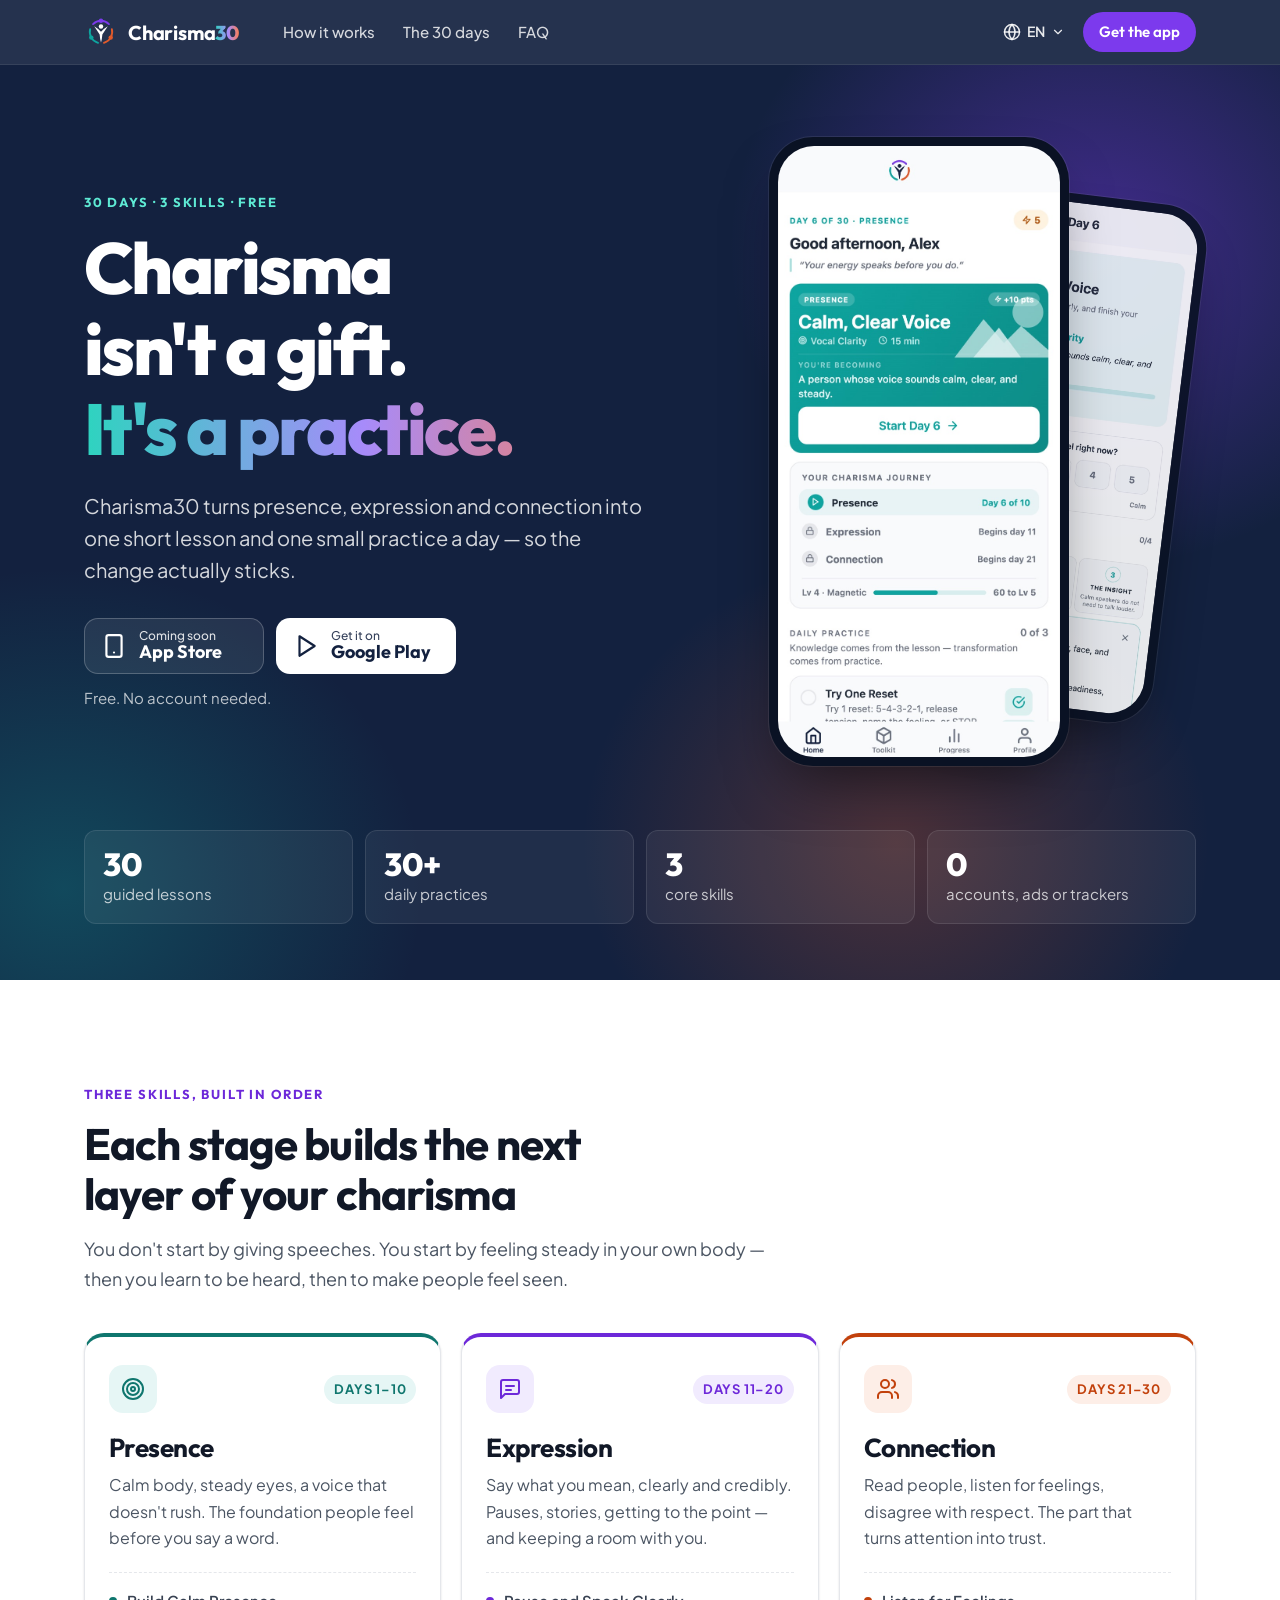
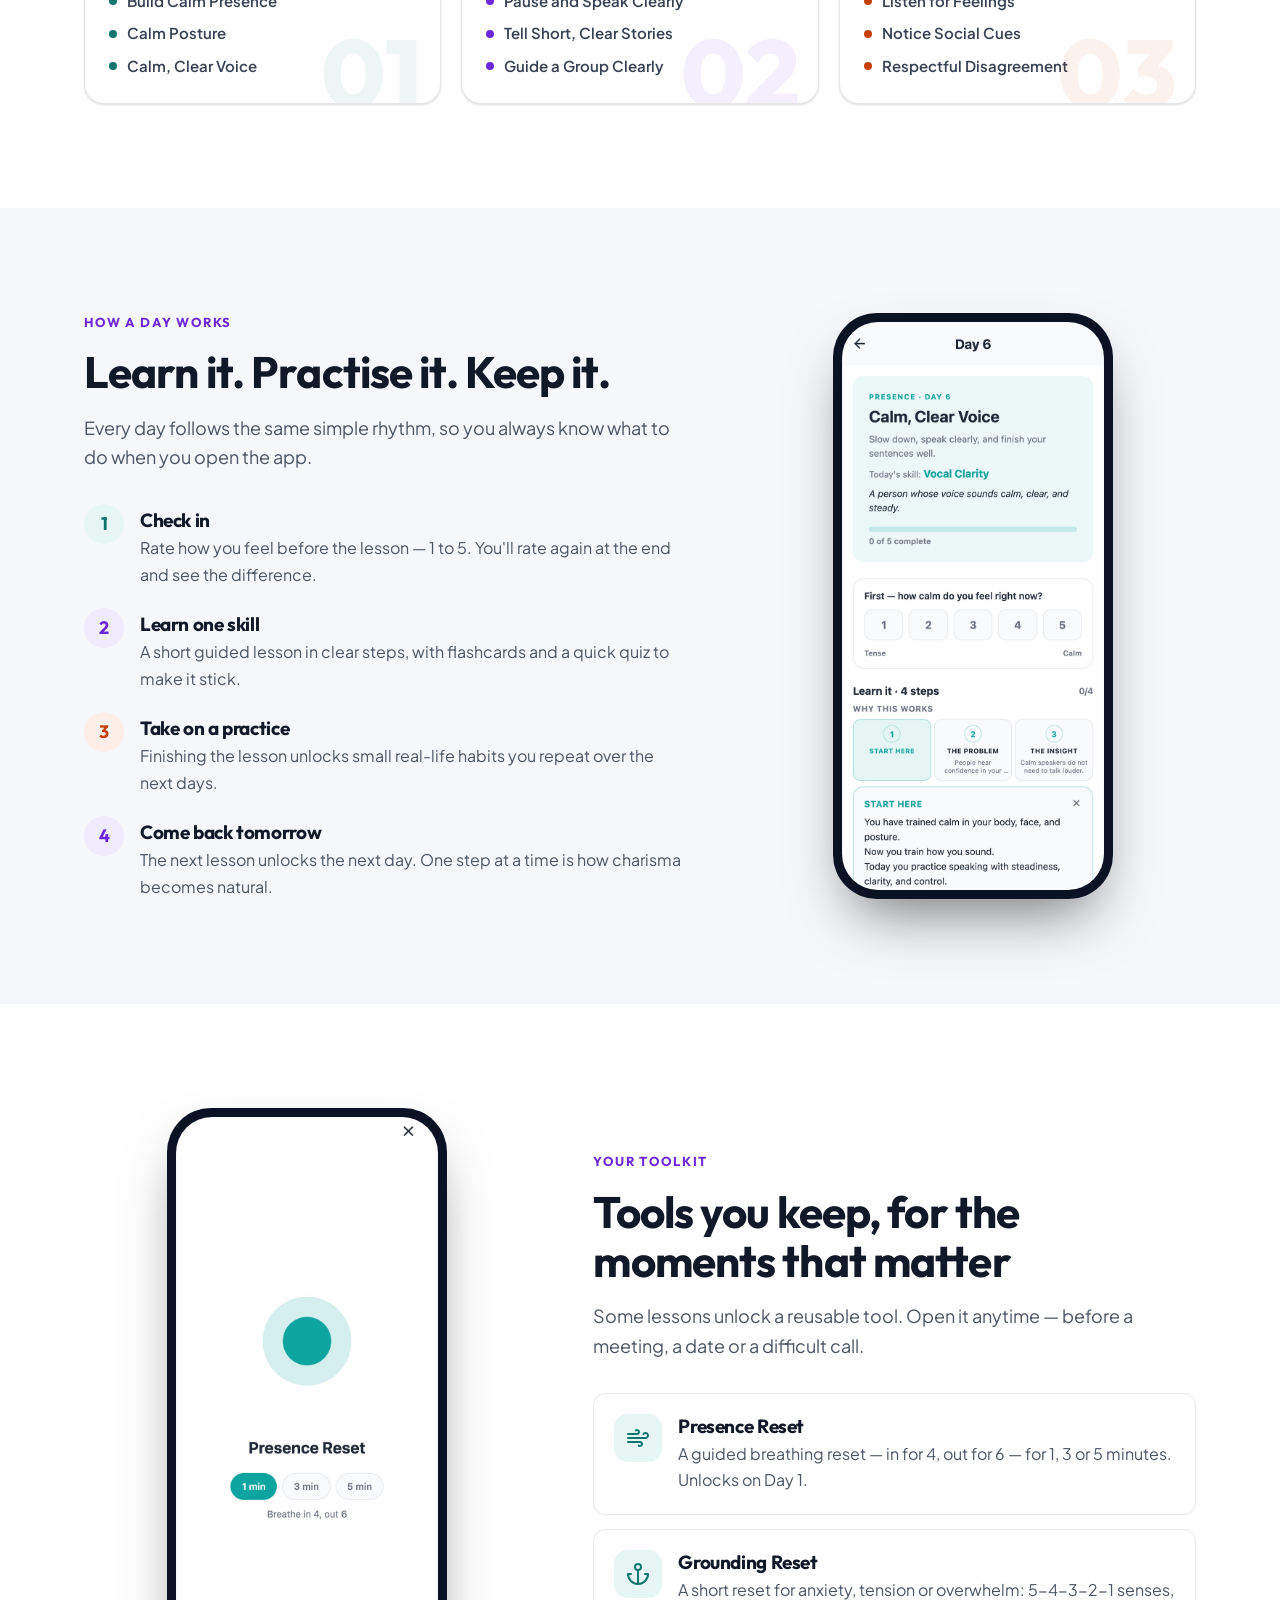
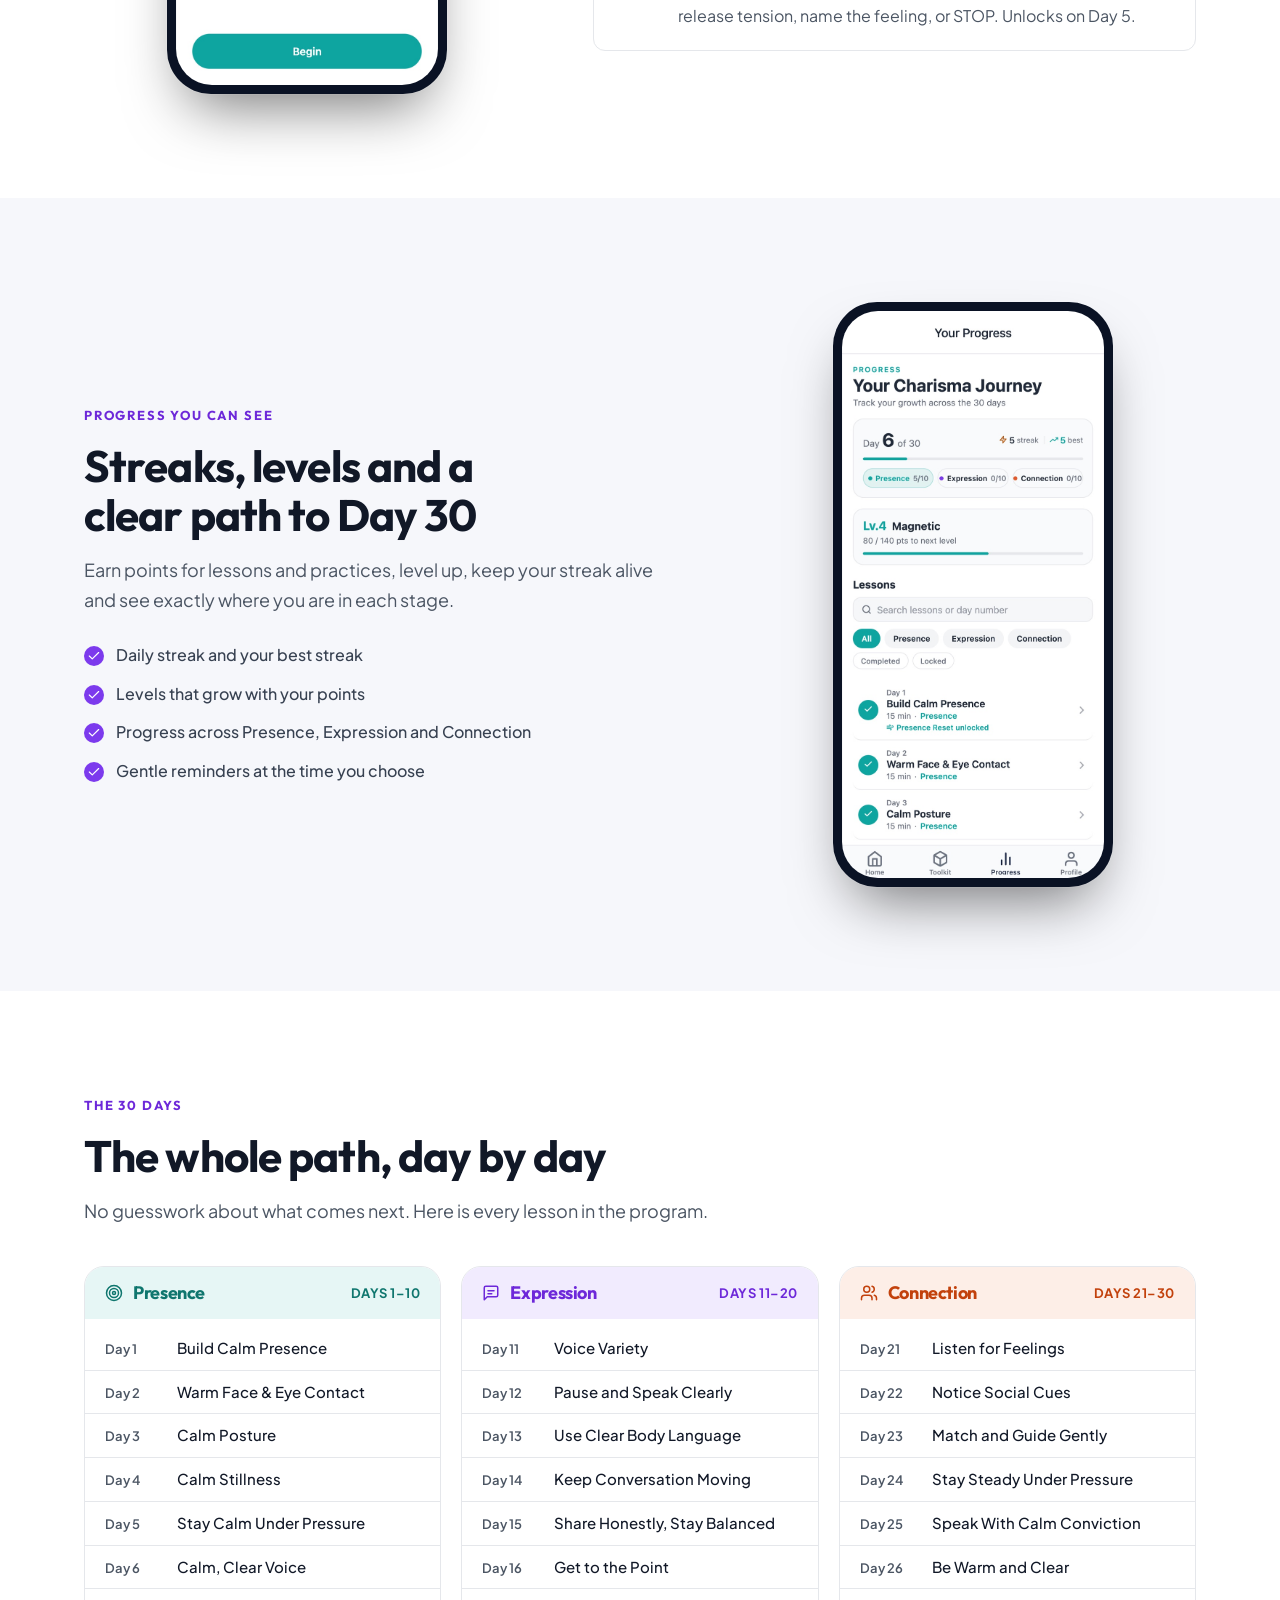
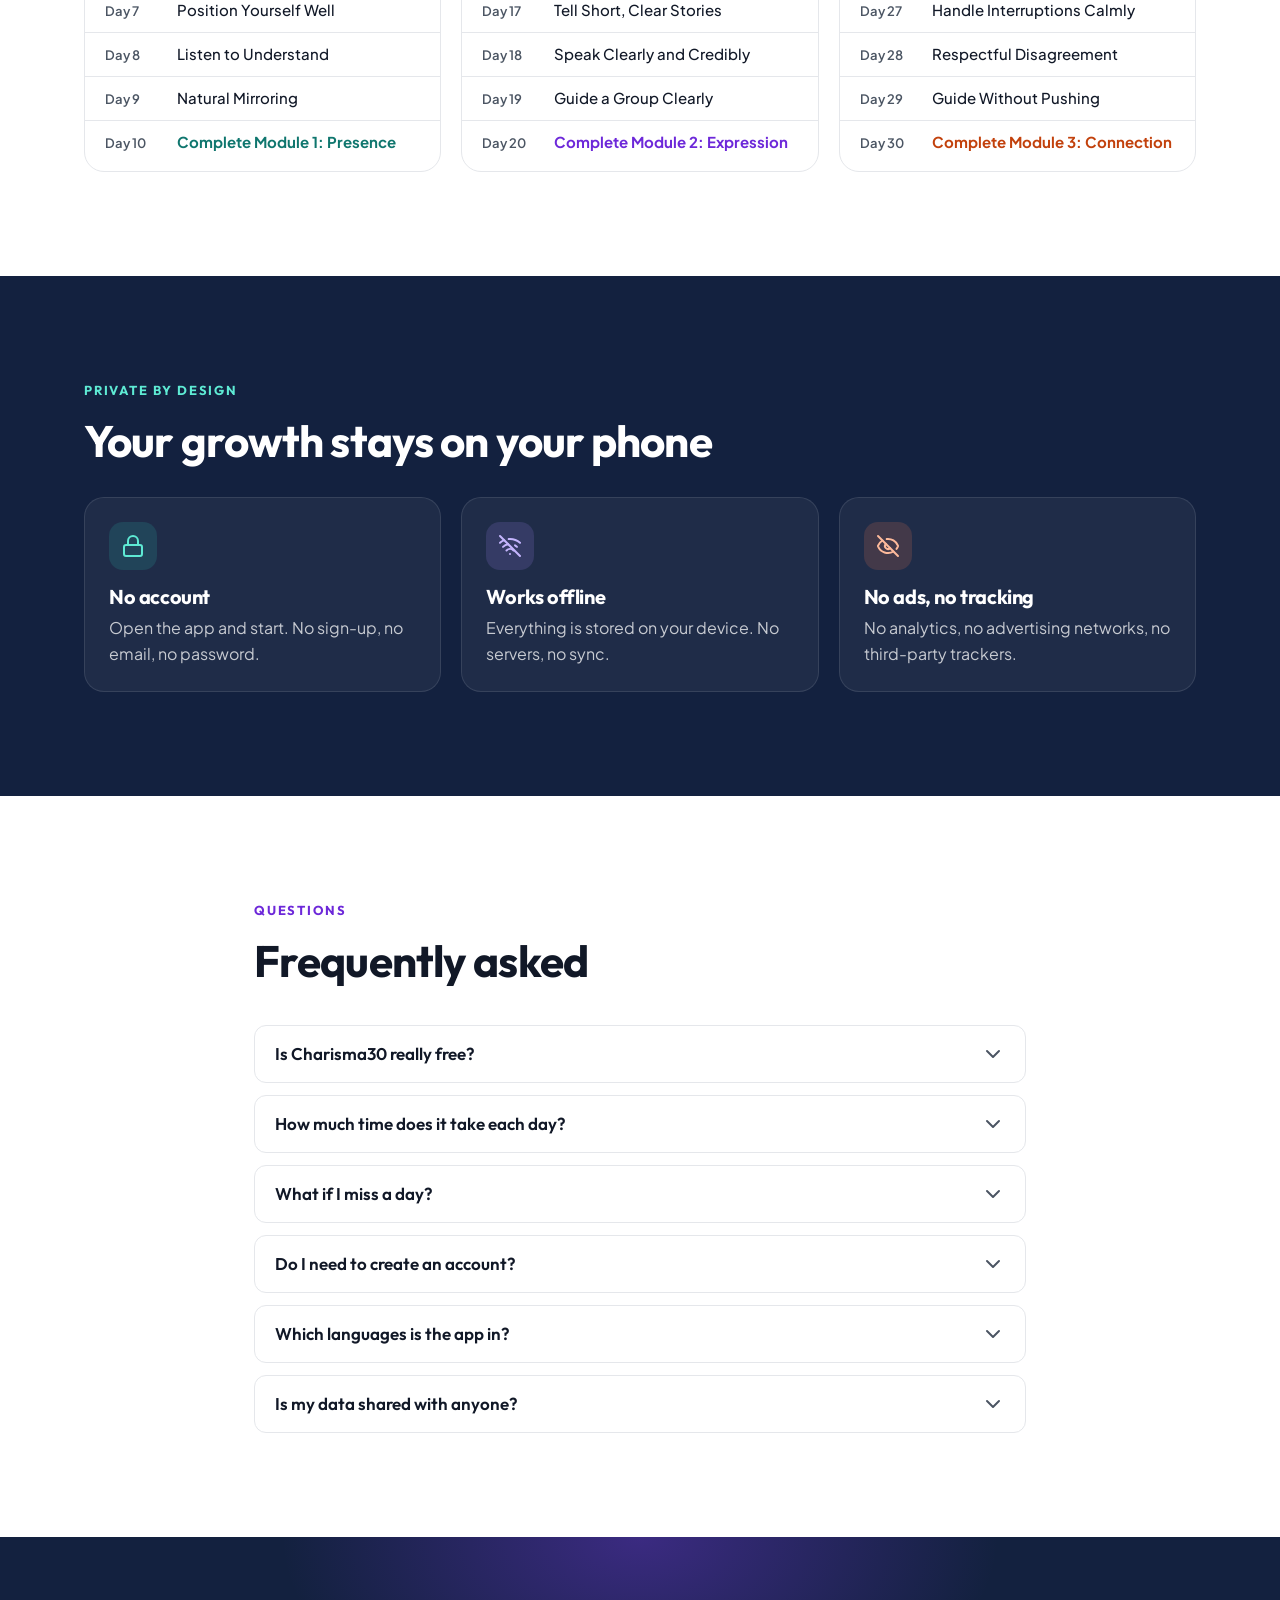
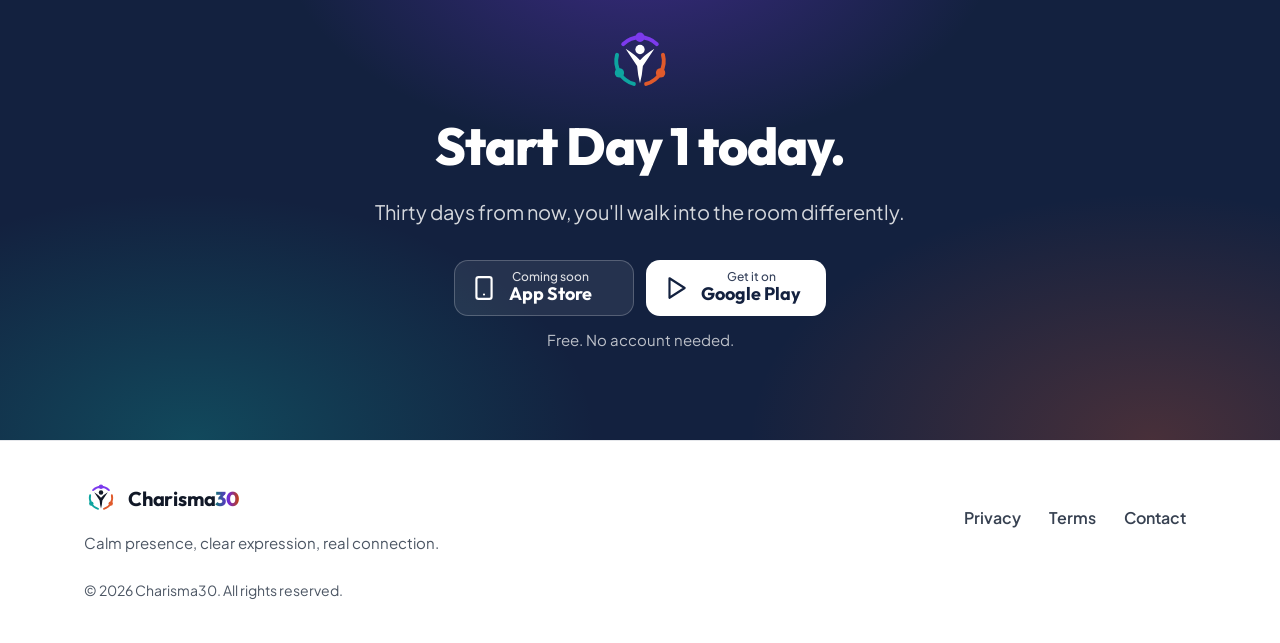
==== commit 08215749: "Google Play collegato, app tradotta in tre lingue Il pulsante Google Play porta alla scheda dello st" ====
--- a/site/index.html
+++ b/site/index.html
@@ -66,16 +66,16 @@
           <p class="lead">Charisma30 turns presence, expression and connection into one short lesson and one small practice a day — so the change actually sticks.</p>
           <div class="stores">
           <span class="store-btn is-soon" aria-disabled="true"><svg class="icon store-icon" viewBox="0 0 24 24" fill="none" stroke="currentColor" stroke-width="2" stroke-linecap="round" stroke-linejoin="round" aria-hidden="true" focusable="false"><rect width="14" height="20" x="5" y="2" rx="2" ry="2"/><path d="M12 18h.01"/></svg><span class="store-text"><small>Coming soon</small><strong>App Store</strong></span></span>
-          <span class="store-btn is-soon" aria-disabled="true"><svg class="icon store-icon" viewBox="0 0 24 24" fill="none" stroke="currentColor" stroke-width="2" stroke-linecap="round" stroke-linejoin="round" aria-hidden="true" focusable="false"><polygon points="6 3 20 12 6 21 6 3"/></svg><span class="store-text"><small>Coming soon</small><strong>Google Play</strong></span></span>
+          <a class="store-btn" href="https://play.google.com/store/apps/details?id=com.charisma30.app" rel="noopener"><svg class="icon store-icon" viewBox="0 0 24 24" fill="none" stroke="currentColor" stroke-width="2" stroke-linecap="round" stroke-linejoin="round" aria-hidden="true" focusable="false"><polygon points="6 3 20 12 6 21 6 3"/></svg><span class="store-text"><small>Get it on</small><strong>Google Play</strong></span></a>
         </div>
         <p class="store-note">Free. No account needed.</p>
         </div>
         <div class="hero-visual">
           <figure class="phone phone-back">
-      <picture><img src="assets/img/screens/lesson.jpg" width="720" height="1560" alt="Charisma30 lesson screen for Day 6" fetchpriority="high" decoding="async"></picture>
+      <picture><img src="assets/img/screens/en/lesson.jpg" width="720" height="1560" alt="Charisma30 lesson screen for Day 6" fetchpriority="high" decoding="async"></picture>
     </figure>
           <figure class="phone phone-front">
-      <picture><source srcset="assets/img/screens/home-dark.jpg" media="(prefers-color-scheme: dark)"><img src="assets/img/screens/home.jpg" width="720" height="1560" alt="Charisma30 Home screen: Day 6 of 30, the lesson Calm, Clear Voice, and today's practices" fetchpriority="high" decoding="async"></picture>
+      <picture><source srcset="assets/img/screens/en/home-dark.jpg" media="(prefers-color-scheme: dark)"><img src="assets/img/screens/en/home.jpg" width="720" height="1560" alt="Charisma30 Home screen: Day 6 of 30, the lesson Calm, Clear Voice, and today's practices" fetchpriority="high" decoding="async"></picture>
     </figure>
         </div>
       </div>
@@ -153,7 +153,7 @@
         </div>
         <div class="split-visual">
           <figure class="phone ">
-      <picture><img src="assets/img/screens/lesson.jpg" width="720" height="1560" alt="Lesson screen: a before-rating from Tense to Calm and the four steps of the lesson" loading="lazy" decoding="async"></picture>
+      <picture><img src="assets/img/screens/en/lesson.jpg" width="720" height="1560" alt="Lesson screen: a before-rating from Tense to Calm and the four steps of the lesson" loading="lazy" decoding="async"></picture>
     </figure>
         </div>
       </div>
@@ -178,7 +178,7 @@
         </div>
         <div class="split-visual">
           <figure class="phone ">
-      <picture><img src="assets/img/screens/tool.jpg" width="720" height="1560" alt="Presence Reset tool: a breathing circle with 1, 3 and 5 minute options" loading="lazy" decoding="async"></picture>
+      <picture><img src="assets/img/screens/en/tool.jpg" width="720" height="1560" alt="Presence Reset tool: a breathing circle with 1, 3 and 5 minute options" loading="lazy" decoding="async"></picture>
     </figure>
         </div>
       </div>
@@ -194,7 +194,7 @@
         </div>
         <div class="split-visual">
           <figure class="phone ">
-      <picture><source srcset="assets/img/screens/progress-dark.jpg" media="(prefers-color-scheme: dark)"><img src="assets/img/screens/progress.jpg" width="720" height="1560" alt="Progress screen: Day 6 of 30, a 5-day streak, level 4 Magnetic and the list of lessons" loading="lazy" decoding="async"></picture>
+      <picture><source srcset="assets/img/screens/en/progress-dark.jpg" media="(prefers-color-scheme: dark)"><img src="assets/img/screens/en/progress.jpg" width="720" height="1560" alt="Progress screen: Day 6 of 30, a 5-day streak, level 4 Magnetic and the list of lessons" loading="lazy" decoding="async"></picture>
     </figure>
         </div>
       </div>
@@ -276,7 +276,7 @@
           </details>
           <details class="faq-item">
             <summary><span>Which languages is the app in?</span><svg class="icon faq-chev" viewBox="0 0 24 24" fill="none" stroke="currentColor" stroke-width="2" stroke-linecap="round" stroke-linejoin="round" aria-hidden="true" focusable="false"><path d="m6 9 6 6 6-6"/></svg></summary>
-            <p>The app is currently in English.</p>
+            <p>English, Italian and French. You can switch language at any time in Profile → Language.</p>
           </details>
           <details class="faq-item">
             <summary><span>Is my data shared with anyone?</span><svg class="icon faq-chev" viewBox="0 0 24 24" fill="none" stroke="currentColor" stroke-width="2" stroke-linecap="round" stroke-linejoin="round" aria-hidden="true" focusable="false"><path d="m6 9 6 6 6-6"/></svg></summary>
@@ -304,7 +304,7 @@
         <p class="lead">Thirty days from now, you'll walk into the room differently.</p>
         <div class="stores">
           <span class="store-btn is-soon" aria-disabled="true"><svg class="icon store-icon" viewBox="0 0 24 24" fill="none" stroke="currentColor" stroke-width="2" stroke-linecap="round" stroke-linejoin="round" aria-hidden="true" focusable="false"><rect width="14" height="20" x="5" y="2" rx="2" ry="2"/><path d="M12 18h.01"/></svg><span class="store-text"><small>Coming soon</small><strong>App Store</strong></span></span>
-          <span class="store-btn is-soon" aria-disabled="true"><svg class="icon store-icon" viewBox="0 0 24 24" fill="none" stroke="currentColor" stroke-width="2" stroke-linecap="round" stroke-linejoin="round" aria-hidden="true" focusable="false"><polygon points="6 3 20 12 6 21 6 3"/></svg><span class="store-text"><small>Coming soon</small><strong>Google Play</strong></span></span>
+          <a class="store-btn" href="https://play.google.com/store/apps/details?id=com.charisma30.app" rel="noopener"><svg class="icon store-icon" viewBox="0 0 24 24" fill="none" stroke="currentColor" stroke-width="2" stroke-linecap="round" stroke-linejoin="round" aria-hidden="true" focusable="false"><polygon points="6 3 20 12 6 21 6 3"/></svg><span class="store-text"><small>Get it on</small><strong>Google Play</strong></span></a>
         </div>
         <p class="store-note">Free. No account needed.</p>
       </div>
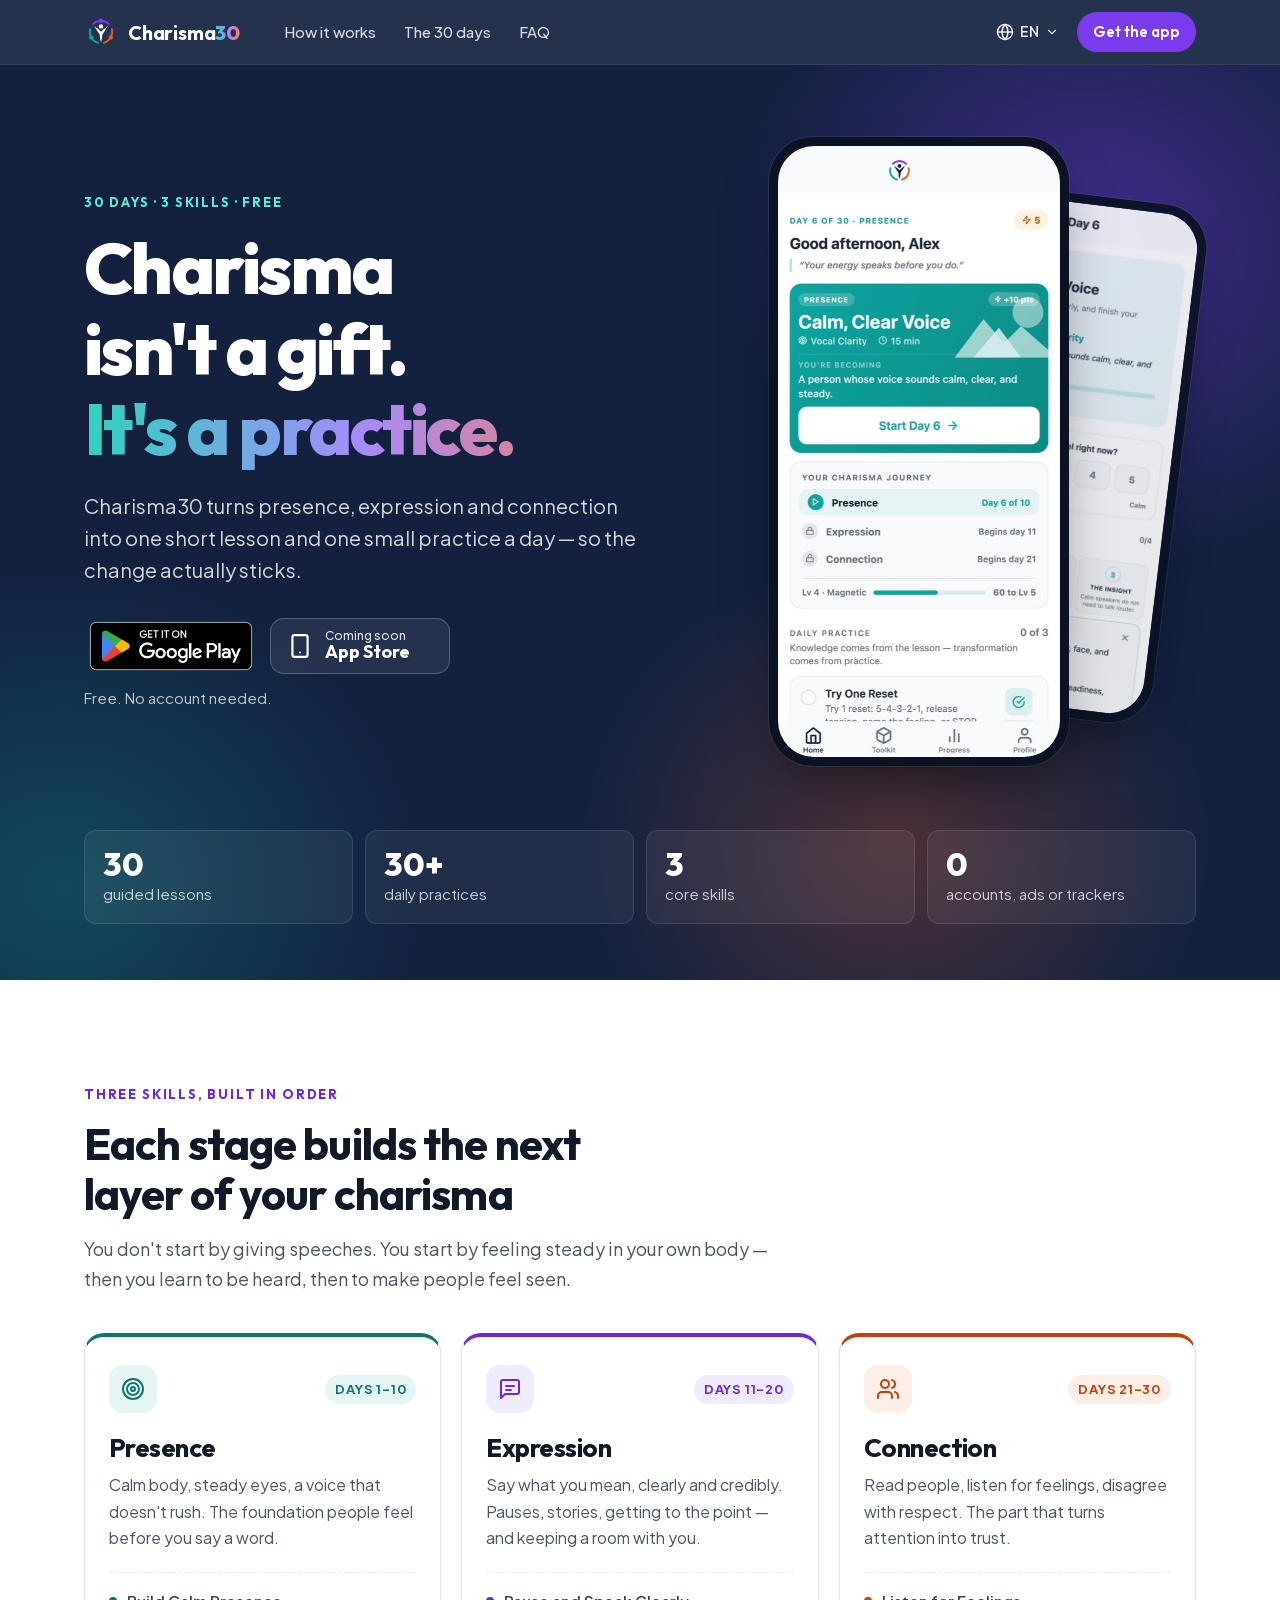
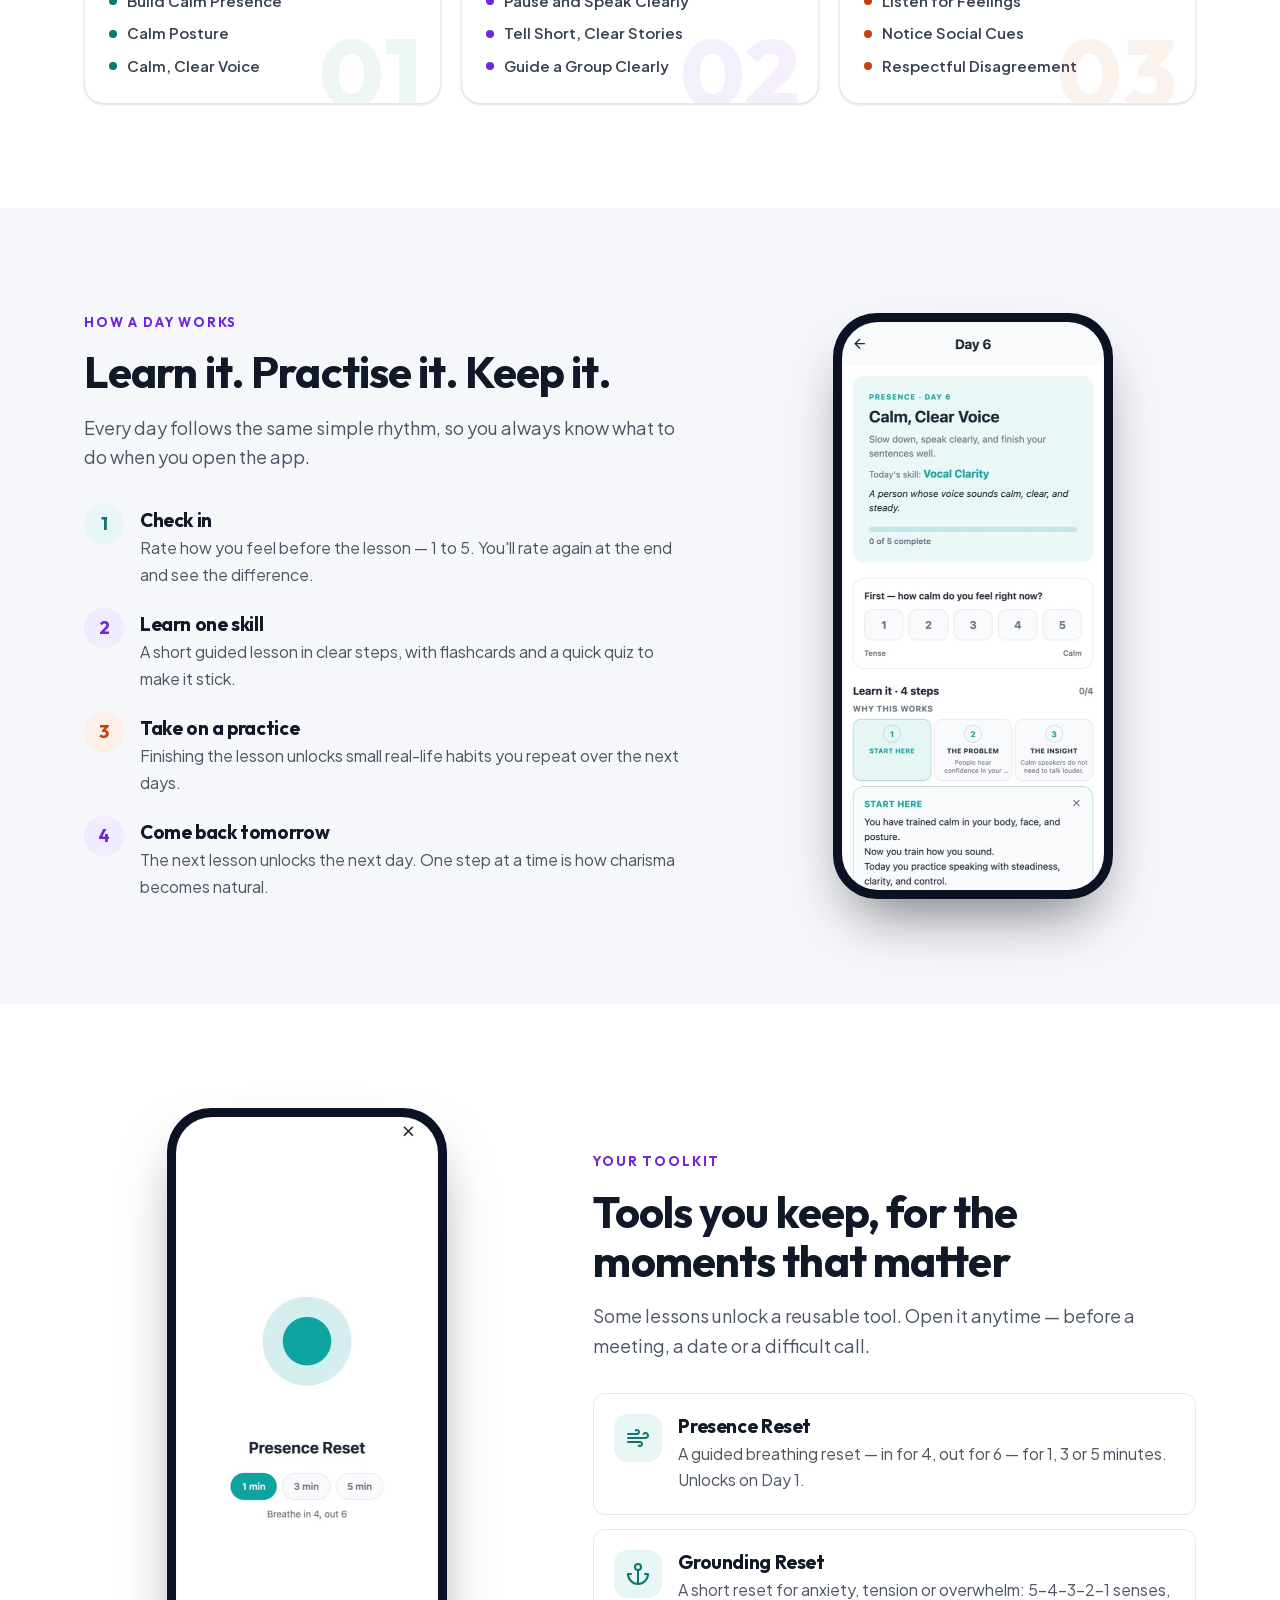
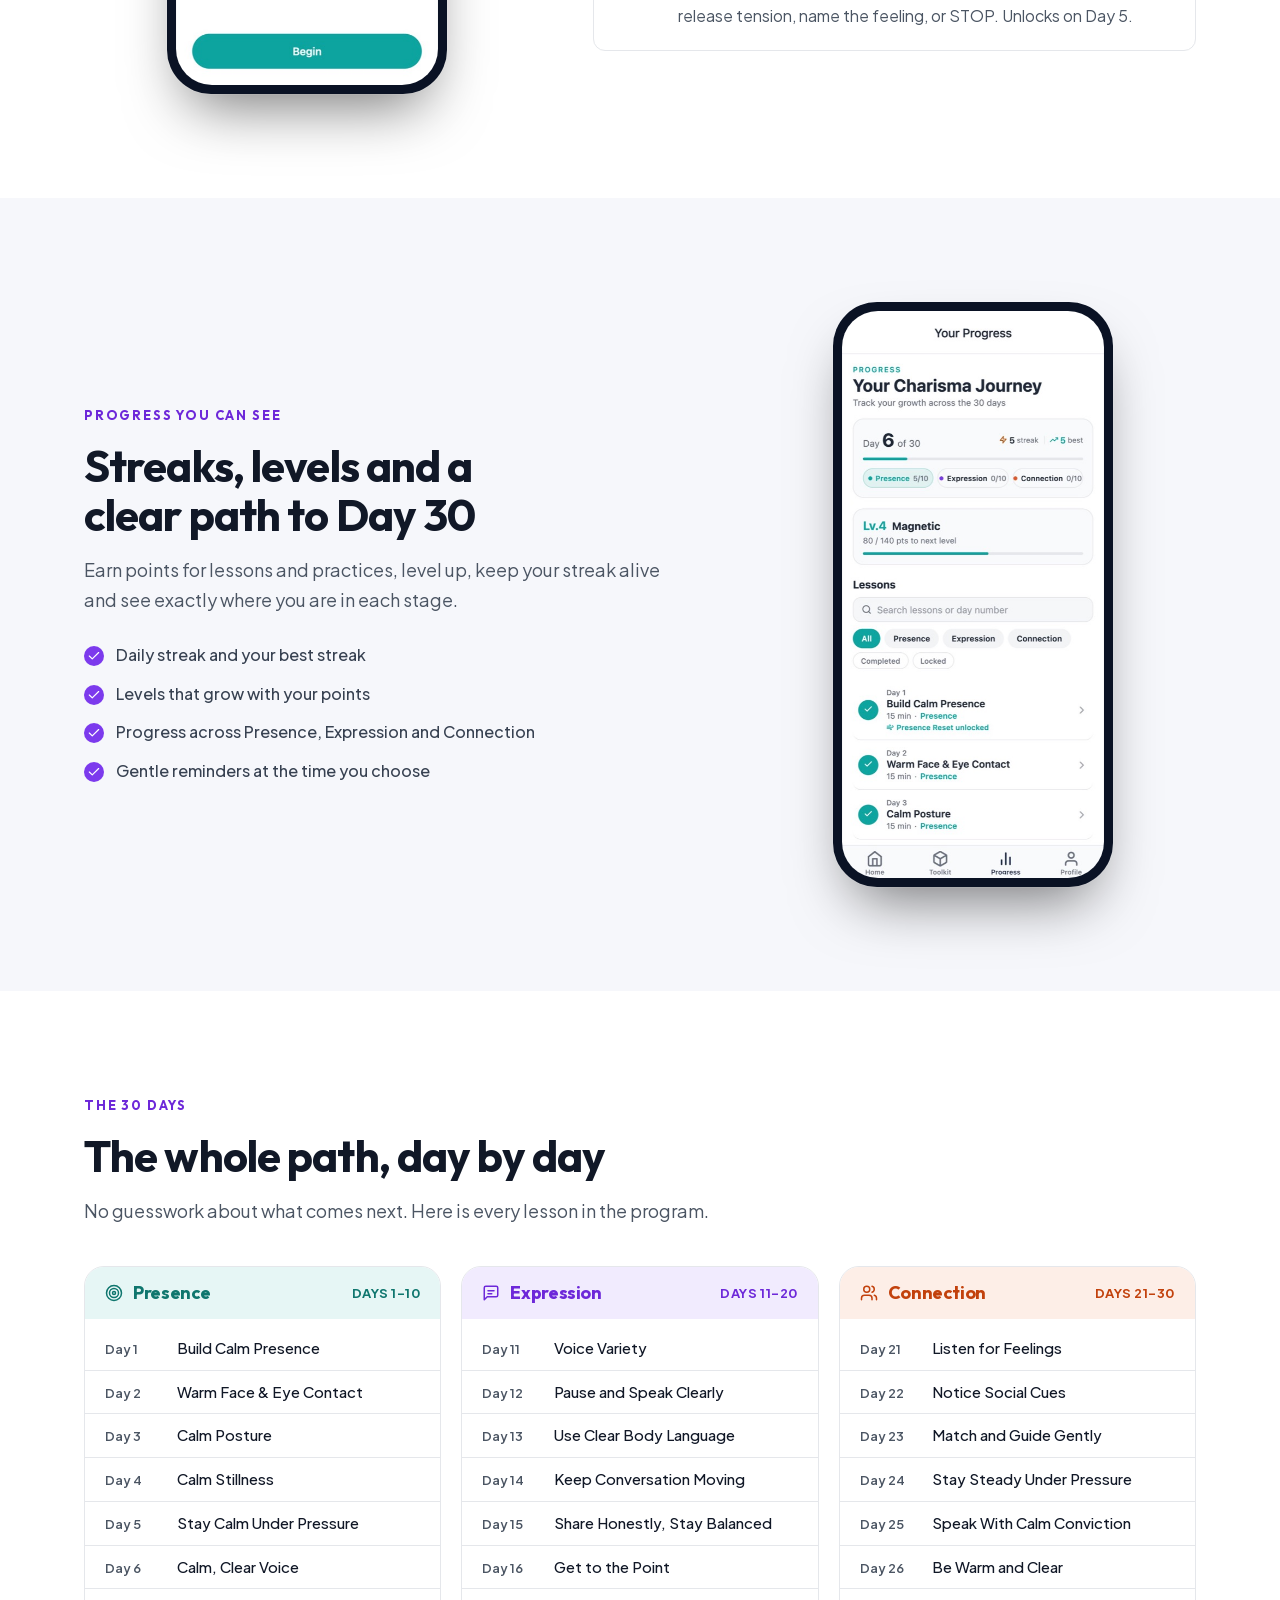
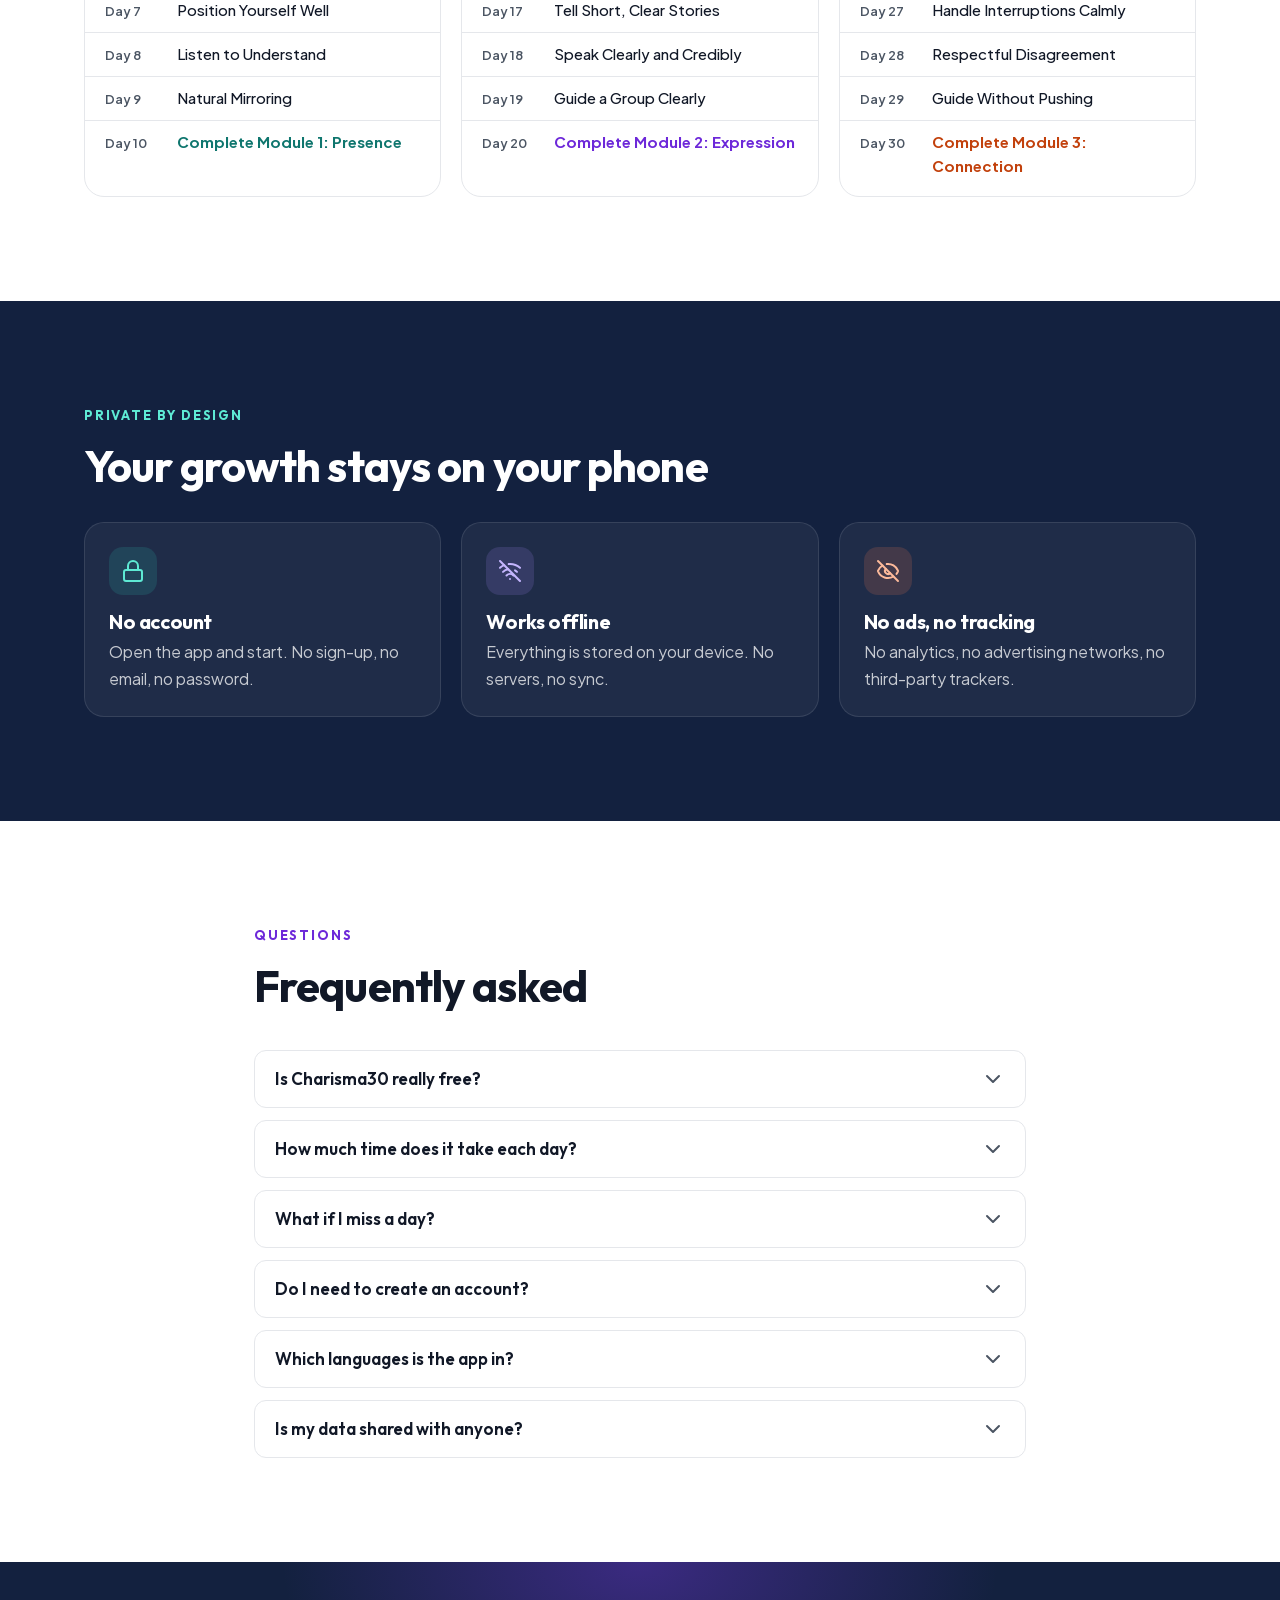
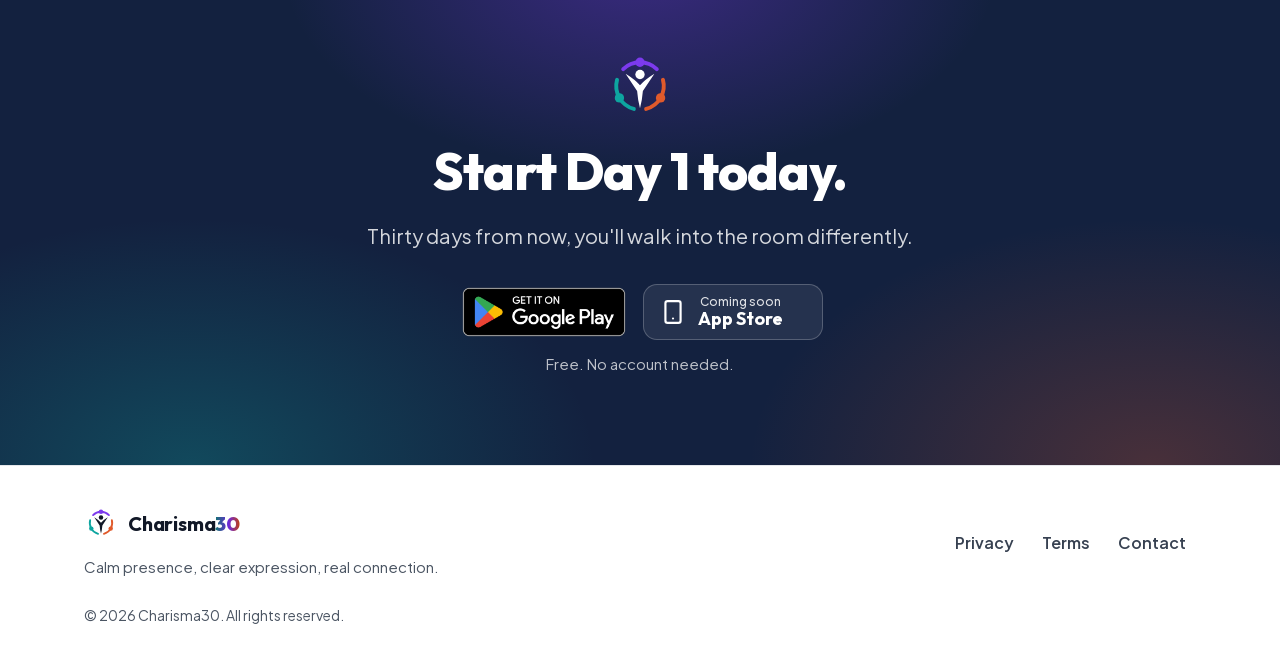
==== commit 829b033b: "Badge ufficiale Google Play, font sul sito, sitemap, immagini più leggere - Google Play: badge uffic" ====
--- a/site/index.html
+++ b/site/index.html
@@ -20,9 +20,8 @@
   <meta name="twitter:card" content="summary_large_image">
   <link rel="icon" type="image/png" sizes="32x32" href="assets/img/brand/archi-favicon-32.png">
   <link rel="apple-touch-icon" href="assets/img/brand/archi-192-navy.png">
-  <link rel="preconnect" href="https://fonts.googleapis.com">
-  <link rel="preconnect" href="https://fonts.gstatic.com" crossorigin>
-  <link rel="stylesheet" href="https://fonts.googleapis.com/css2?family=Outfit:wght@500;600;700;800&family=Plus+Jakarta+Sans:wght@400;500;600;700&display=swap">
+  <link rel="preload" href="assets/fonts/outfit-latin.woff2" as="font" type="font/woff2" crossorigin>
+  <link rel="preload" href="assets/fonts/jakarta-latin.woff2" as="font" type="font/woff2" crossorigin>
   <link rel="stylesheet" href="assets/styles.css">
   <script src="assets/main.js" defer></script>
 </head>
@@ -65,17 +64,17 @@
           <h1 id="hero-title">Charisma isn't a gift. <span class="accent-text">It's a practice.</span></h1>
           <p class="lead">Charisma30 turns presence, expression and connection into one short lesson and one small practice a day — so the change actually sticks.</p>
           <div class="stores">
+          <a class="store-badge" href="https://play.google.com/store/apps/details?id=com.charisma30.app" rel="noopener"><img src="assets/img/badges/google-play-en.png" width="186" height="72" alt="Get it on Google Play"></a>
           <span class="store-btn is-soon" aria-disabled="true"><svg class="icon store-icon" viewBox="0 0 24 24" fill="none" stroke="currentColor" stroke-width="2" stroke-linecap="round" stroke-linejoin="round" aria-hidden="true" focusable="false"><rect width="14" height="20" x="5" y="2" rx="2" ry="2"/><path d="M12 18h.01"/></svg><span class="store-text"><small>Coming soon</small><strong>App Store</strong></span></span>
-          <a class="store-btn" href="https://play.google.com/store/apps/details?id=com.charisma30.app" rel="noopener"><svg class="icon store-icon" viewBox="0 0 24 24" fill="none" stroke="currentColor" stroke-width="2" stroke-linecap="round" stroke-linejoin="round" aria-hidden="true" focusable="false"><polygon points="6 3 20 12 6 21 6 3"/></svg><span class="store-text"><small>Get it on</small><strong>Google Play</strong></span></a>
         </div>
         <p class="store-note">Free. No account needed.</p>
         </div>
         <div class="hero-visual">
           <figure class="phone phone-back">
-      <picture><img src="assets/img/screens/en/lesson.jpg" width="720" height="1560" alt="Charisma30 lesson screen for Day 6" fetchpriority="high" decoding="async"></picture>
+      <picture><img src="assets/img/screens/en/lesson-480.jpg" srcset="assets/img/screens/en/lesson-480.jpg 480w, assets/img/screens/en/lesson.jpg 720w" sizes="(min-width: 960px) 250px, 220px" width="720" height="1560" alt="Charisma30 lesson screen for Day 6"  decoding="async"></picture>
     </figure>
           <figure class="phone phone-front">
-      <picture><source srcset="assets/img/screens/en/home-dark.jpg" media="(prefers-color-scheme: dark)"><img src="assets/img/screens/en/home.jpg" width="720" height="1560" alt="Charisma30 Home screen: Day 6 of 30, the lesson Calm, Clear Voice, and today's practices" fetchpriority="high" decoding="async"></picture>
+      <picture><source srcset="assets/img/screens/en/home-dark-480.jpg 480w, assets/img/screens/en/home-dark.jpg 720w" sizes="(min-width: 960px) 300px, 260px" media="(prefers-color-scheme: dark)"><img src="assets/img/screens/en/home-480.jpg" srcset="assets/img/screens/en/home-480.jpg 480w, assets/img/screens/en/home.jpg 720w" sizes="(min-width: 960px) 300px, 260px" width="720" height="1560" alt="Charisma30 Home screen: Day 6 of 30, the lesson Calm, Clear Voice, and today's practices" fetchpriority="high" decoding="async"></picture>
     </figure>
         </div>
       </div>
@@ -153,7 +152,7 @@
         </div>
         <div class="split-visual">
           <figure class="phone ">
-      <picture><img src="assets/img/screens/en/lesson.jpg" width="720" height="1560" alt="Lesson screen: a before-rating from Tense to Calm and the four steps of the lesson" loading="lazy" decoding="async"></picture>
+      <picture><img src="assets/img/screens/en/lesson-480.jpg" srcset="assets/img/screens/en/lesson-480.jpg 480w, assets/img/screens/en/lesson.jpg 720w" sizes="(min-width: 960px) 300px, 260px" width="720" height="1560" alt="Lesson screen: a before-rating from Tense to Calm and the four steps of the lesson" loading="lazy" decoding="async"></picture>
     </figure>
         </div>
       </div>
@@ -178,7 +177,7 @@
         </div>
         <div class="split-visual">
           <figure class="phone ">
-      <picture><img src="assets/img/screens/en/tool.jpg" width="720" height="1560" alt="Presence Reset tool: a breathing circle with 1, 3 and 5 minute options" loading="lazy" decoding="async"></picture>
+      <picture><img src="assets/img/screens/en/tool-480.jpg" srcset="assets/img/screens/en/tool-480.jpg 480w, assets/img/screens/en/tool.jpg 720w" sizes="(min-width: 960px) 300px, 260px" width="720" height="1560" alt="Presence Reset tool: a breathing circle with 1, 3 and 5 minute options" loading="lazy" decoding="async"></picture>
     </figure>
         </div>
       </div>
@@ -194,7 +193,7 @@
         </div>
         <div class="split-visual">
           <figure class="phone ">
-      <picture><source srcset="assets/img/screens/en/progress-dark.jpg" media="(prefers-color-scheme: dark)"><img src="assets/img/screens/en/progress.jpg" width="720" height="1560" alt="Progress screen: Day 6 of 30, a 5-day streak, level 4 Magnetic and the list of lessons" loading="lazy" decoding="async"></picture>
+      <picture><source srcset="assets/img/screens/en/progress-dark-480.jpg 480w, assets/img/screens/en/progress-dark.jpg 720w" sizes="(min-width: 960px) 300px, 260px" media="(prefers-color-scheme: dark)"><img src="assets/img/screens/en/progress-480.jpg" srcset="assets/img/screens/en/progress-480.jpg 480w, assets/img/screens/en/progress.jpg 720w" sizes="(min-width: 960px) 300px, 260px" width="720" height="1560" alt="Progress screen: Day 6 of 30, a 5-day streak, level 4 Magnetic and the list of lessons" loading="lazy" decoding="async"></picture>
     </figure>
         </div>
       </div>
@@ -303,8 +302,8 @@
         <h2 id="final-title">Start Day 1 today.</h2>
         <p class="lead">Thirty days from now, you'll walk into the room differently.</p>
         <div class="stores">
+          <a class="store-badge" href="https://play.google.com/store/apps/details?id=com.charisma30.app" rel="noopener"><img src="assets/img/badges/google-play-en.png" width="186" height="72" alt="Get it on Google Play"></a>
           <span class="store-btn is-soon" aria-disabled="true"><svg class="icon store-icon" viewBox="0 0 24 24" fill="none" stroke="currentColor" stroke-width="2" stroke-linecap="round" stroke-linejoin="round" aria-hidden="true" focusable="false"><rect width="14" height="20" x="5" y="2" rx="2" ry="2"/><path d="M12 18h.01"/></svg><span class="store-text"><small>Coming soon</small><strong>App Store</strong></span></span>
-          <a class="store-btn" href="https://play.google.com/store/apps/details?id=com.charisma30.app" rel="noopener"><svg class="icon store-icon" viewBox="0 0 24 24" fill="none" stroke="currentColor" stroke-width="2" stroke-linecap="round" stroke-linejoin="round" aria-hidden="true" focusable="false"><polygon points="6 3 20 12 6 21 6 3"/></svg><span class="store-text"><small>Get it on</small><strong>Google Play</strong></span></a>
         </div>
         <p class="store-note">Free. No account needed.</p>
       </div>
--- a/site/assets/styles.css
+++ b/site/assets/styles.css
@@ -1,5 +1,40 @@
 /* Charisma30 website — brand: navy #13213F + teal / purple / orange.
    Tokens follow the app's constants/theme.ts (light + navy dark mode). */
+
+/* Self-hosted fonts (SIL Open Font License, see fonts/LICENSE.txt) —
+   no request to Google Fonts. Variable files cover every weight used. */
+@font-face {
+  font-family: "Outfit";
+  font-style: normal;
+  font-weight: 500 800;
+  font-display: swap;
+  src: url("fonts/outfit-latin.woff2") format("woff2");
+  unicode-range: U+0000-00FF, U+0131, U+0152-0153, U+02BB-02BC, U+02C6, U+02DA, U+02DC, U+0304, U+0308, U+0329, U+2000-206F, U+20AC, U+2122, U+2191, U+2193, U+2212, U+2215, U+FEFF, U+FFFD;
+}
+@font-face {
+  font-family: "Outfit";
+  font-style: normal;
+  font-weight: 500 800;
+  font-display: swap;
+  src: url("fonts/outfit-latin-ext.woff2") format("woff2");
+  unicode-range: U+0100-02BA, U+02BD-02C5, U+02C7-02CC, U+02CE-02D7, U+02DD-02FF, U+0304, U+0308, U+0329, U+1D00-1DBF, U+1E00-1E9F, U+1EF2-1EFF, U+2020, U+20A0-20AB, U+20AD-20C4, U+2113, U+2C60-2C7F, U+A720-A7FF;
+}
+@font-face {
+  font-family: "Plus Jakarta Sans";
+  font-style: normal;
+  font-weight: 400 700;
+  font-display: swap;
+  src: url("fonts/jakarta-latin.woff2") format("woff2");
+  unicode-range: U+0000-00FF, U+0131, U+0152-0153, U+02BB-02BC, U+02C6, U+02DA, U+02DC, U+0304, U+0308, U+0329, U+2000-206F, U+20AC, U+2122, U+2191, U+2193, U+2212, U+2215, U+FEFF, U+FFFD;
+}
+@font-face {
+  font-family: "Plus Jakarta Sans";
+  font-style: normal;
+  font-weight: 400 700;
+  font-display: swap;
+  src: url("fonts/jakarta-latin-ext.woff2") format("woff2");
+  unicode-range: U+0100-02BA, U+02BD-02C5, U+02C7-02CC, U+02CE-02D7, U+02DD-02FF, U+0304, U+0308, U+0329, U+1D00-1DBF, U+1E00-1E9F, U+1EF2-1EFF, U+2020, U+20A0-20AB, U+20AD-20C4, U+2113, U+2C60-2C7F, U+A720-A7FF;
+}
 
 :root {
   --navy: #13213f;
@@ -404,6 +439,25 @@
   gap: 12px;
   margin-top: 32px;
 }
+.stores {
+  align-items: center;
+}
+/* Official Google Play badge: the PNG carries its own transparent margin,
+   so 72px of image ≈ 56px of visible badge, level with .store-btn. */
+.store-badge {
+  display: inline-flex;
+  margin: -8px -6px;
+  border-radius: 12px;
+  cursor: pointer;
+  transition: filter 0.2s ease;
+}
+.store-badge img {
+  height: 72px;
+  width: auto;
+}
+.store-badge:hover {
+  filter: brightness(1.15);
+}
 .store-btn {
   display: inline-flex;
   align-items: center;
